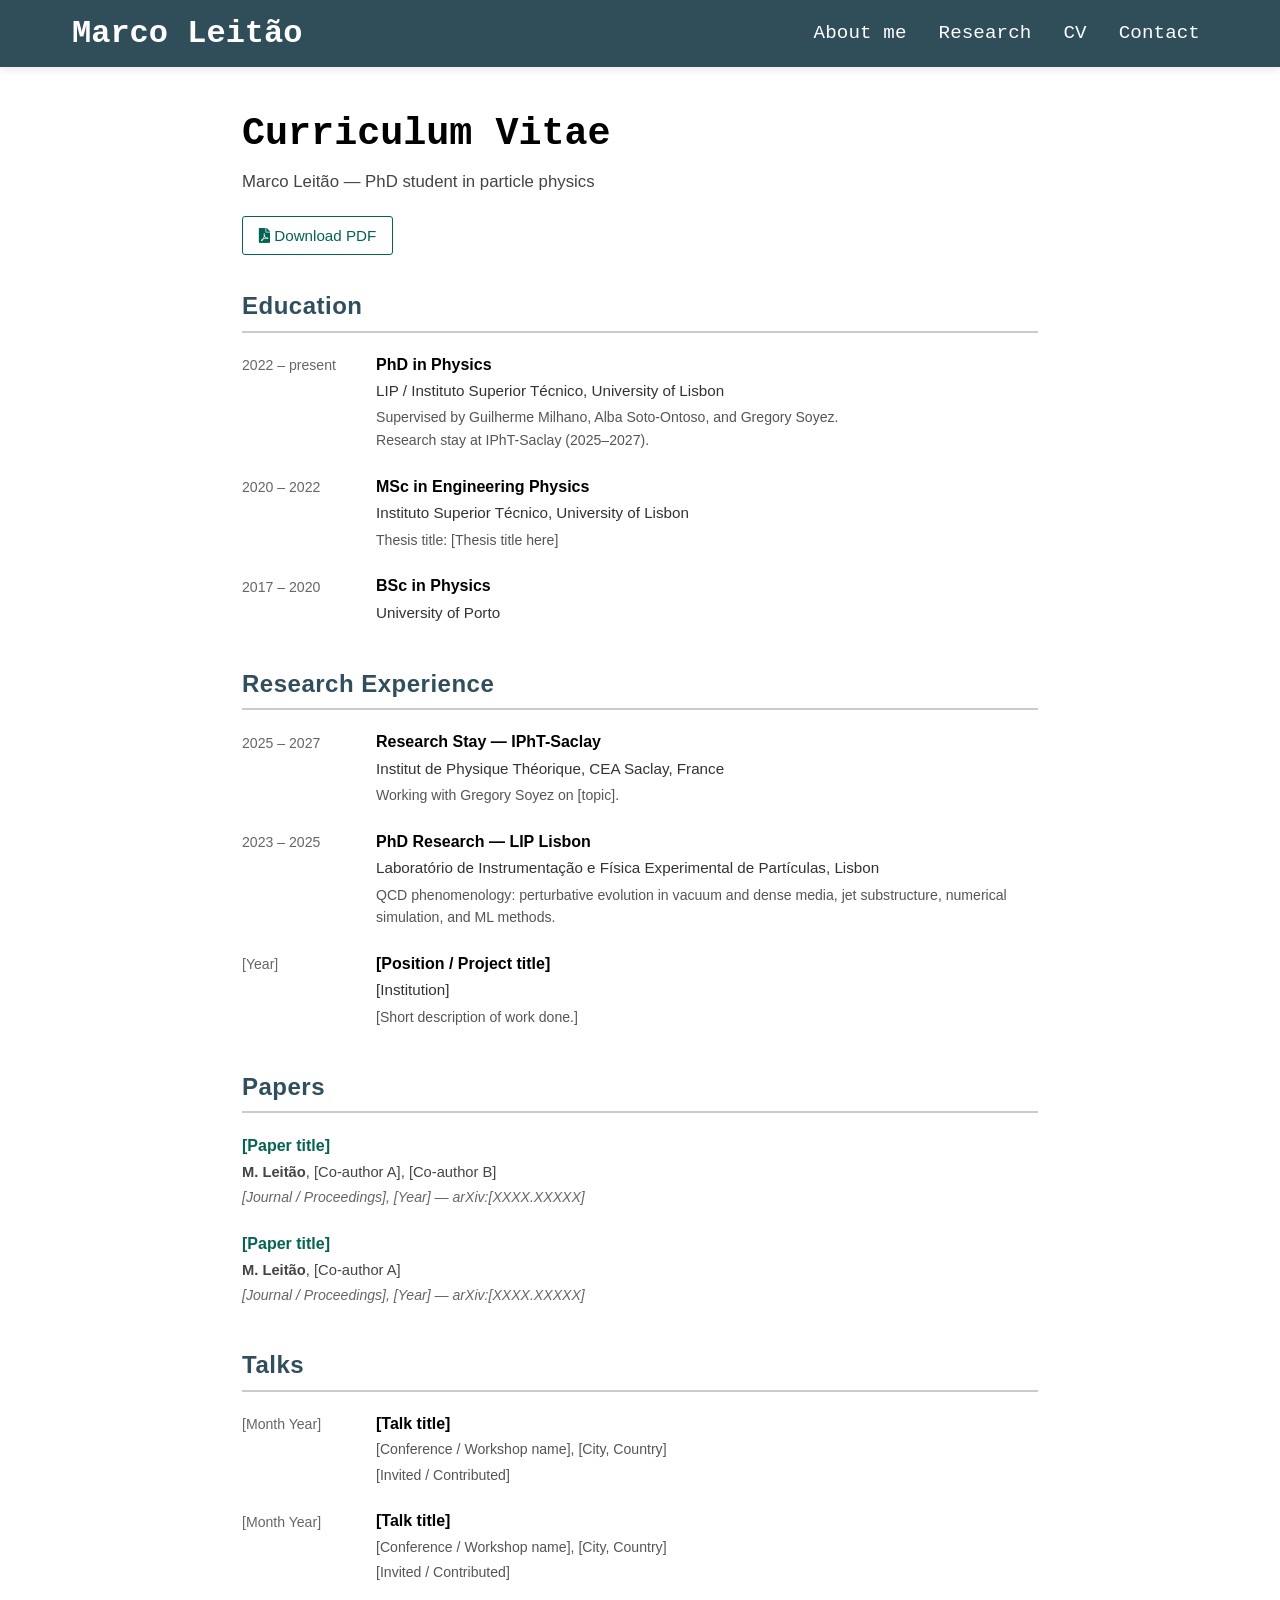
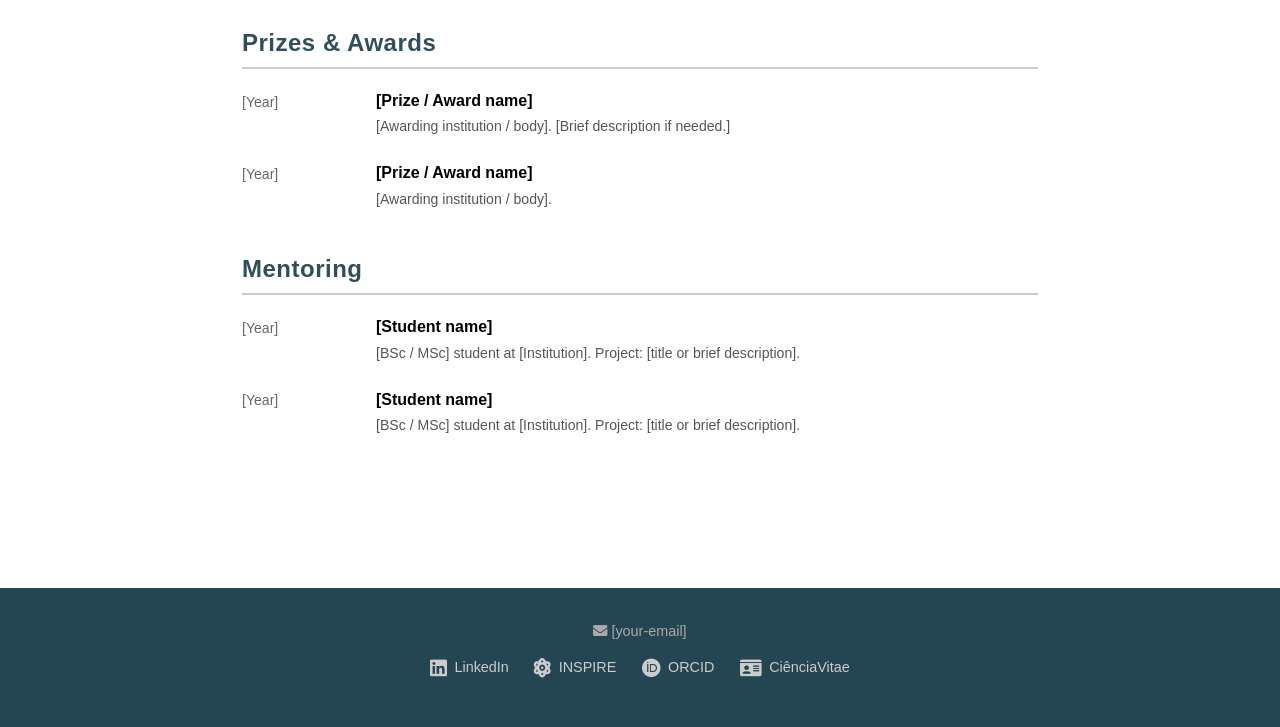
==== cv.html @ 30eef722 "Baseline: snapshot of pre-existing work-in-progress (research/cv pages, styles, assets) Co-Authored-" ====
<!DOCTYPE html>
<html lang="en">
<head>
    <meta charset="UTF-8">
    <meta name="viewport" content="width=device-width, initial-scale=1.0">
    <title>Marco Leitão - CV</title>
    <link rel="stylesheet" href="https://cdnjs.cloudflare.com/ajax/libs/font-awesome/5.15.4/css/all.min.css">
    <link href="https://fonts.googleapis.com/css2?family=Playfair+Display:wght@400;700&family=Montserrat:wght@300;400;500&display=swap" rel="stylesheet">
    <link rel="stylesheet" href="css/styles.css">
    <style>
        .page-spacer {
            height: 72px;
            width: 100%;
        }

        /* CV layout */
        .cv-page {
            max-width: 860px;
            margin: 0 auto;
            padding: 2rem 2rem 4rem;
        }

        .cv-page h1 {
            font-family: var(--font-title);
            font-size: 2.4rem;
            margin-bottom: 0.25rem;
            color: var(--secondary-color);
        }

        .cv-page .cv-subtitle {
            font-family: var(--font-body);
            font-size: 1.05rem;
            color: #444;
            margin-bottom: 0.5rem;
        }

        .cv-download {
            display: inline-block;
            margin-top: 0.75rem;
            margin-bottom: 2rem;
            font-family: var(--font-body);
            font-size: 0.95rem;
            color: var(--links-color);
            border: 1px solid var(--links-color);
            padding: 0.4rem 1rem;
            border-radius: 3px;
            transition: background 0.2s, color 0.2s;
        }

        .cv-download:hover {
            background: var(--links-color);
            color: #fff;
        }

        /* Section headings */
        .cv-section {
            margin-bottom: 2.5rem;
        }

        .cv-section-title {
            font-family: var(--font-section-title);
            font-size: 1.5rem;
            color: rgba(25, 59, 73, 0.9);
            border-bottom: 2px solid rgba(25, 59, 73, 0.25);
            padding-bottom: 0.3rem;
            margin-bottom: 1.2rem;
            letter-spacing: 0.5px;
        }

        /* Generic entry block */
        .cv-entry {
            display: flex;
            gap: 1.5rem;
            margin-bottom: 1.4rem;
        }

        .cv-entry-date {
            min-width: 110px;
            font-family: var(--font-body);
            font-size: 0.88rem;
            color: #666;
            padding-top: 0.15rem;
            white-space: nowrap;
        }

        .cv-entry-body {
            flex: 1;
        }

        .cv-entry-title {
            font-family: var(--font-body);
            font-weight: bold;
            font-size: 1rem;
            color: var(--secondary-color);
            margin-bottom: 0.1rem;
        }

        .cv-entry-title a {
            color: var(--links-color);
        }

        .cv-entry-sub {
            font-family: var(--font-body);
            font-size: 0.95rem;
            color: #333;
        }

        .cv-entry-detail {
            font-family: var(--font-body);
            font-size: 0.88rem;
            color: #555;
            margin-top: 0.2rem;
        }

        /* Papers list */
        .cv-paper {
            margin-bottom: 1.4rem;
        }

        .cv-paper-title {
            font-family: var(--font-body);
            font-weight: bold;
            font-size: 1rem;
            color: var(--secondary-color);
        }

        .cv-paper-title a {
            color: var(--links-color);
        }

        .cv-paper-authors {
            font-family: var(--font-body);
            font-size: 0.92rem;
            color: #444;
            margin-top: 0.15rem;
        }

        .cv-paper-journal {
            font-family: var(--font-body);
            font-size: 0.88rem;
            color: #666;
            font-style: italic;
            margin-top: 0.1rem;
        }

        /* Talks */
        .cv-talk-venue {
            font-family: var(--font-body);
            font-size: 0.88rem;
            color: #555;
            margin-top: 0.1rem;
        }

        /* Prizes */
        .cv-prize-desc {
            font-family: var(--font-body);
            font-size: 0.88rem;
            color: #555;
            margin-top: 0.1rem;
        }

        /* Mentoring */
        .cv-mentee {
            font-family: var(--font-body);
            font-size: 0.88rem;
            color: #555;
            margin-top: 0.1rem;
        }

        @media screen and (max-width: 600px) {
            .cv-entry {
                flex-direction: column;
                gap: 0.2rem;
            }
            .cv-entry-date {
                min-width: unset;
            }
        }
    </style>
</head>
<body>
    <header>
        <nav>
            <div class="logo">Marco Leitão</div>
            <ul class="nav-links">
                <li><a href="index.html">About me</a></li>
                <li><a href="research.html">Research</a></li>
                <li><a href="cv.html">CV</a></li>
                <li><a href="contact.html">Contact</a></li>
            </ul>
        </nav>
    </header>

    <div class="page-spacer" aria-hidden="true"></div>

    <div class="cv-page">

        <h1>Curriculum Vitae</h1>
        <p class="cv-subtitle">Marco Leitão &mdash; PhD student in particle physics</p>
        <!-- Replace href with the actual path to your PDF CV -->
        <a class="cv-download" href="assets/cv.pdf" target="_blank">
            <i class="fas fa-file-pdf"></i> Download PDF
        </a>

        <!-- ==================== EDUCATION ==================== -->
        <div class="cv-section">
            <h2 class="cv-section-title">Education</h2>

            <div class="cv-entry">
                <div class="cv-entry-date">2022 &ndash; present</div>
                <div class="cv-entry-body">
                    <div class="cv-entry-title">PhD in Physics</div>
                    <div class="cv-entry-sub">LIP / Instituto Superior Técnico, University of Lisbon</div>
                    <div class="cv-entry-detail">Supervised by Guilherme Milhano, Alba Soto-Ontoso, and Gregory Soyez.<br>
                    Research stay at IPhT-Saclay (2025&ndash;2027).</div>
                </div>
            </div>

            <div class="cv-entry">
                <div class="cv-entry-date">2020 &ndash; 2022</div>
                <div class="cv-entry-body">
                    <div class="cv-entry-title">MSc in Engineering Physics</div>
                    <div class="cv-entry-sub">Instituto Superior Técnico, University of Lisbon</div>
                    <div class="cv-entry-detail">Thesis title: [Thesis title here]</div>
                </div>
            </div>

            <div class="cv-entry">
                <div class="cv-entry-date">2017 &ndash; 2020</div>
                <div class="cv-entry-body">
                    <div class="cv-entry-title">BSc in Physics</div>
                    <div class="cv-entry-sub">University of Porto</div>
                </div>
            </div>

        </div>

        <!-- ==================== RESEARCH EXPERIENCE ==================== -->
        <div class="cv-section">
            <h2 class="cv-section-title">Research Experience</h2>

            <div class="cv-entry">
                <div class="cv-entry-date">2025 &ndash; 2027</div>
                <div class="cv-entry-body">
                    <div class="cv-entry-title">Research Stay &mdash; IPhT-Saclay</div>
                    <div class="cv-entry-sub">Institut de Physique Théorique, CEA Saclay, France</div>
                    <div class="cv-entry-detail">Working with Gregory Soyez on [topic].</div>
                </div>
            </div>

            <div class="cv-entry">
                <div class="cv-entry-date">2023 &ndash; 2025</div>
                <div class="cv-entry-body">
                    <div class="cv-entry-title">PhD Research &mdash; LIP Lisbon</div>
                    <div class="cv-entry-sub">Laboratório de Instrumentação e Física Experimental de Partículas, Lisbon</div>
                    <div class="cv-entry-detail">QCD phenomenology: perturbative evolution in vacuum and dense media, jet substructure, numerical simulation, and ML methods.</div>
                </div>
            </div>

            <div class="cv-entry">
                <div class="cv-entry-date">[Year]</div>
                <div class="cv-entry-body">
                    <div class="cv-entry-title">[Position / Project title]</div>
                    <div class="cv-entry-sub">[Institution]</div>
                    <div class="cv-entry-detail">[Short description of work done.]</div>
                </div>
            </div>

        </div>

        <!-- ==================== PAPERS ==================== -->
        <div class="cv-section">
            <h2 class="cv-section-title">Papers</h2>

            <div class="cv-paper">
                <div class="cv-paper-title">
                    <a href="#" target="_blank">[Paper title]</a>
                </div>
                <div class="cv-paper-authors"><strong>M. Leitão</strong>, [Co-author A], [Co-author B]</div>
                <div class="cv-paper-journal">[Journal / Proceedings], [Year] &mdash; arXiv:[XXXX.XXXXX]</div>
            </div>

            <div class="cv-paper">
                <div class="cv-paper-title">
                    <a href="#" target="_blank">[Paper title]</a>
                </div>
                <div class="cv-paper-authors"><strong>M. Leitão</strong>, [Co-author A]</div>
                <div class="cv-paper-journal">[Journal / Proceedings], [Year] &mdash; arXiv:[XXXX.XXXXX]</div>
            </div>

        </div>

        <!-- ==================== TALKS ==================== -->
        <div class="cv-section">
            <h2 class="cv-section-title">Talks</h2>

            <div class="cv-entry">
                <div class="cv-entry-date">[Month Year]</div>
                <div class="cv-entry-body">
                    <div class="cv-entry-title">[Talk title]</div>
                    <div class="cv-talk-venue">[Conference / Workshop name], [City, Country]</div>
                    <div class="cv-entry-detail">[Invited / Contributed]</div>
                </div>
            </div>

            <div class="cv-entry">
                <div class="cv-entry-date">[Month Year]</div>
                <div class="cv-entry-body">
                    <div class="cv-entry-title">[Talk title]</div>
                    <div class="cv-talk-venue">[Conference / Workshop name], [City, Country]</div>
                    <div class="cv-entry-detail">[Invited / Contributed]</div>
                </div>
            </div>

        </div>

        <!-- ==================== PRIZES AND AWARDS ==================== -->
        <div class="cv-section">
            <h2 class="cv-section-title">Prizes &amp; Awards</h2>

            <div class="cv-entry">
                <div class="cv-entry-date">[Year]</div>
                <div class="cv-entry-body">
                    <div class="cv-entry-title">[Prize / Award name]</div>
                    <div class="cv-prize-desc">[Awarding institution / body]. [Brief description if needed.]</div>
                </div>
            </div>

            <div class="cv-entry">
                <div class="cv-entry-date">[Year]</div>
                <div class="cv-entry-body">
                    <div class="cv-entry-title">[Prize / Award name]</div>
                    <div class="cv-prize-desc">[Awarding institution / body].</div>
                </div>
            </div>

        </div>

        <!-- ==================== MENTORING ==================== -->
        <div class="cv-section">
            <h2 class="cv-section-title">Mentoring</h2>

            <div class="cv-entry">
                <div class="cv-entry-date">[Year]</div>
                <div class="cv-entry-body">
                    <div class="cv-entry-title">[Student name]</div>
                    <div class="cv-mentee">[BSc / MSc] student at [Institution]. Project: [title or brief description].</div>
                </div>
            </div>

            <div class="cv-entry">
                <div class="cv-entry-date">[Year]</div>
                <div class="cv-entry-body">
                    <div class="cv-entry-title">[Student name]</div>
                    <div class="cv-mentee">[BSc / MSc] student at [Institution]. Project: [title or brief description].</div>
                </div>
            </div>

        </div>

    </div><!-- end .cv-page -->

    <footer class="site-footer">
        <p class="footer-email">
            <i class="fas fa-envelope"></i>
            <a href="mailto:[your-email]">[your-email]</a>
        </p>
        <ul class="footer-links">
            <li>
                <a href="[linkedin-url]" target="_blank" aria-label="LinkedIn">
                    <i class="fab fa-linkedin"></i> LinkedIn
                </a>
            </li>
            <li>
                <a href="[inspire-url]" target="_blank" aria-label="INSPIRE-HEP">
                    <i class="fas fa-atom"></i> INSPIRE
                </a>
            </li>
            <li>
                <a href="[orcid-url]" target="_blank" aria-label="ORCID">
                    <i class="fab fa-orcid"></i> ORCID
                </a>
            </li>
            <li>
                <a href="[cienciavitae-url]" target="_blank" aria-label="CiênciaVitae">
                    <i class="fas fa-id-card"></i> CiênciaVitae
                </a>
            </li>
        </ul>
    </footer>

</body>
</html>
---- css/styles.css ----
/* Base Styles */
:root {
    --primary-color: rgba(190, 190, 190, 0.9);
    --secondary-color: #000000;
    --accent-color: rgba(29, 151, 184, 0.737);
    --text-color: #000000;
    --light-text: #ffffff;
    --font-title:  ui-monospace, SFMono-Regular, Menlo, Monaco, "Roboto Mono", "Courier New", monospace;
    --font-body: Arial, Helvetica, sans-serif;
    --font-section-title: "Trebuchet MS", Helvetica, sans-serif;
    --links-color: #056353;
    --title-color: #ffffff;
}

* {
    margin: 0;
    padding: 0;
    box-sizing: border-box;
}

html {
    scroll-behavior: smooth;
}

body {
    font-family: var(--font-body);
    color: var(--text-color);
    line-height: 1.6;
}

.container {
    max-width: 1200px;
    margin: 0 auto;
    padding: 4rem 2rem;
}

h1, h2, h3 {
    font-family: var(--font-title);
}

a {
    text-decoration: none;
    color: var(--links-color);
}

.section-title {
    text-align: center;
    font-family: var(--font-section-title);
    font-size: 3.5rem;
    margin-bottom: 3rem;
    color: var(--secondary-color);
}

.button {
    display: inline-block;
    background-color: var(--primary-color);
    color: var(--light-text);
    padding: 0.7rem 1.5rem;
    border-radius: 3px;
    transition: all 0.3s ease;
}

.button:hover {
    background-color: var(--secondary-color);
}

/* Navigation */
header {
    position: fixed;
    width: 100%;
    z-index: 1000;
    background-color: rgba(25, 59, 73, 0.9);
    box-shadow: 0 2px 10px rgba(0, 0, 0, 0.1);
}

nav {
    display: flex;
    justify-content: space-between;
    align-items: center;
    max-width: 1200px;
    margin: 0 auto;
    padding: 0.5rem 2rem;
}

.logo {
    font-family: var(--font-title);
    font-size: 2.0rem;
    font-weight: bold;
    color: var(--title-color);
}

.nav-links {
    display: flex;
    font-family: var(--font-title);
    gap: 1.0rem; /* more space between items */
    list-style: none;
    align-items: center;
    width: auto; /* let items size naturally */
    padding: 0;
}

.nav-links a {
    color: var(--light-text);
    font-size: 1.2rem;
    letter-spacing: 0.1px;
    font-weight: 500;
    transition: color 0.3s ease;
    padding: 0.25rem 0.5rem; /* slight hit area for easier clicking */
}

.nav-links a:hover {
    color: var(--primary-color);
}

.burger {
    display: none;
    cursor: pointer;
}

.burger div {
    width: 25px;
    height: 3px;
    background-color: var(--text-color);
    margin: 30px;
    transition: all 0.3s ease;
}

.intro-text {
    text-align: justify;
    hyphens: auto;
}

.intro-text a {
    color: #066269;
    text-decoration: none;
}






/* Details Section */
.details {
    background: linear-gradient(rgba(234, 228, 217, 0.737), rgba(234, 228, 217, 0.737)), url('https://source.unsplash.com/random/1600x900/?wedding') no-repeat center center/cover;
}
.details-grid {
    display: grid;
    grid-template-columns: repeat(auto-fit, minmax(300px, 1fr));
    gap: 2rem;
}

.details-card {
    background-color: white;
    padding: 2rem;
    text-align: center;
    border-radius: 5px;
    box-shadow: 0 3px 10px rgba(0, 0, 0, 0.1);
    transition: transform 0.3s ease;
}

.details-card:hover {
    transform: translateY(-5px);
}

.details-card i {
    font-size: 2.5rem;
    color: var(--primary-color);
    margin-bottom: 1rem;
}

.details-card h3 {
    margin-bottom: 1rem;
    color: var(--secondary-color);
}

.details-card p {
    margin-bottom: 0.5rem;
}

.details-card .button {
    margin-top: 1rem;
}

/* RSVP Section */
.rsvp {
    background-color: var(--accent-color);
    text-align: center;
}

.rsvp-text {
    font-size: 1.2rem;
    margin-bottom: 2rem;
}

.rsvp-form {
    max-width: 600px;
    margin: 0 auto;
    background-color: white;
    padding: 2rem;
    border-radius: 5px;
    box-shadow: 0 3px 10px rgba(0, 0, 0, 0.1);
}

.form-group {
    margin-bottom: 1.5rem;
}

.form-group input,
.form-group select,
.form-group textarea {
    width: 100%;
    padding: 0.8rem;
    border: 1px solid #ddd;
    border-radius: 3px;
    font-family: var(--font-body);
}

.form-group textarea {
    min-height: 100px;
    resize: vertical;
}

.submit-btn {
    background-color: var(--primary-color);
    color: var(--light-text);
    border: none;
    padding: 0.8rem 2rem;
    font-size: 1rem;
    cursor: pointer;
    border-radius: 3px;
    transition: background-color 0.3s ease;
}

.submit-btn:hover {
    background-color: var(--secondary-color);
}

/* Footer */
footer {
    background-color: var(--secondary-color);
    color: var(--light-text);
    text-align: center;
    padding: 2rem;
}

/* Media Queries */
@media screen and (max-width: 1024px) {
    .nav-links {
        width: 70%;
    }
}

/* Contacts Section */
.contacts {
    background-color: var(--accent-color);
    padding: 4rem 2rem;
}

.contacts-container {
    max-width: 800px;
    margin: 0 auto;
    background: #fff;
    border-radius: 5px;
    box-shadow: 0 3px 10px rgba(0,0,0,0.08);
    padding: 2rem;
    text-align: center;
}

.contacts-title {
    font-family: var(--font-title);
    font-size: 2rem;
    color: var(--secondary-color);
    margin-bottom: 1.5rem;
}

.contacts-list {
    list-style: none;
    padding: 0;
    margin: 0;
}

.contacts-list li {
    margin-bottom: 1.2rem;
    font-size: 1.1rem;
    color: var(--text-color);
    display: flex;
    align-items: center;
    justify-content: center;
    gap: 0.7rem;
}

.contacts-list i {
    color: var(--primary-color);
    font-size: 1.3rem;
}



@media screen and (max-width: 768px) {
    body {
        overflow-x: hidden;
    }
    
    .nav-links {
        position: absolute;
        right: 0px;
        height: 92vh;
        top: 8vh;
        background-color: rgba(255, 255, 255, 0.95);
        display: flex;
        flex-direction: column;
        align-items: center;
        width: 50%;
        transform: translateX(100%);
        transition: transform 0.5s ease-in;
        box-shadow: -2px 0 5px rgba(0, 0, 0, 0.1);
    }
    
    .nav-links li {
        opacity: 0;
        margin: 1.5rem 0;
    }
    
    .burger {
        display: block;
    }

    .timeline-item::after {
        left: 31px;
    }

    .timeline-content {
        width: 100%;
        padding-left: 80px;
    }

    .timeline-item:nth-child(odd) .timeline-content {
        margin-left: 0;
    }
}

.nav-active {
    transform: translateX(0%);
}

@keyframes navLinkFade {
    from {
        opacity: 0;
        transform: translateX(50px);
    }
    to {
        opacity: 1;
        transform: translateX(0px);
    }
}

.toggle .line1 {
    transform: rotate(-45deg) translate(-5px, 6px);
}

.toggle .line2 {
    opacity: 0;
}

.toggle .line3 {
    transform: rotate(45deg) translate(-5px, -6px);
}


@media screen and (max-width: 768px) {
    .alojamento-form {
        padding: 1rem;
    }
}

/* Site footer */
.site-footer {
    background-color: rgba(25, 59, 73, 0.95);
    color: #ccc;
    text-align: center;
    padding: 2rem 1rem;
    margin-top: 3rem;
    font-family: var(--font-body);
    font-size: 0.9rem;
}

.site-footer .footer-links {
    display: flex;
    flex-wrap: wrap;
    justify-content: center;
    gap: 1.6rem;
    margin-bottom: 1rem;
    list-style: none;
    padding: 0;
}

.site-footer .footer-links a {
    color: #ccc;
    display: flex;
    align-items: center;
    gap: 0.45rem;
    transition: color 0.2s;
}

.site-footer .footer-links a:hover {
    color: #fff;
}

.site-footer .footer-links i {
    font-size: 1.2rem;
}

.site-footer .footer-email {
    margin-bottom: 0.8rem;
    color: #aaa;
}

.site-footer .footer-email a {
    color: #aaa;
    transition: color 0.2s;
}

.site-footer .footer-email a:hover {
    color: #fff;
}
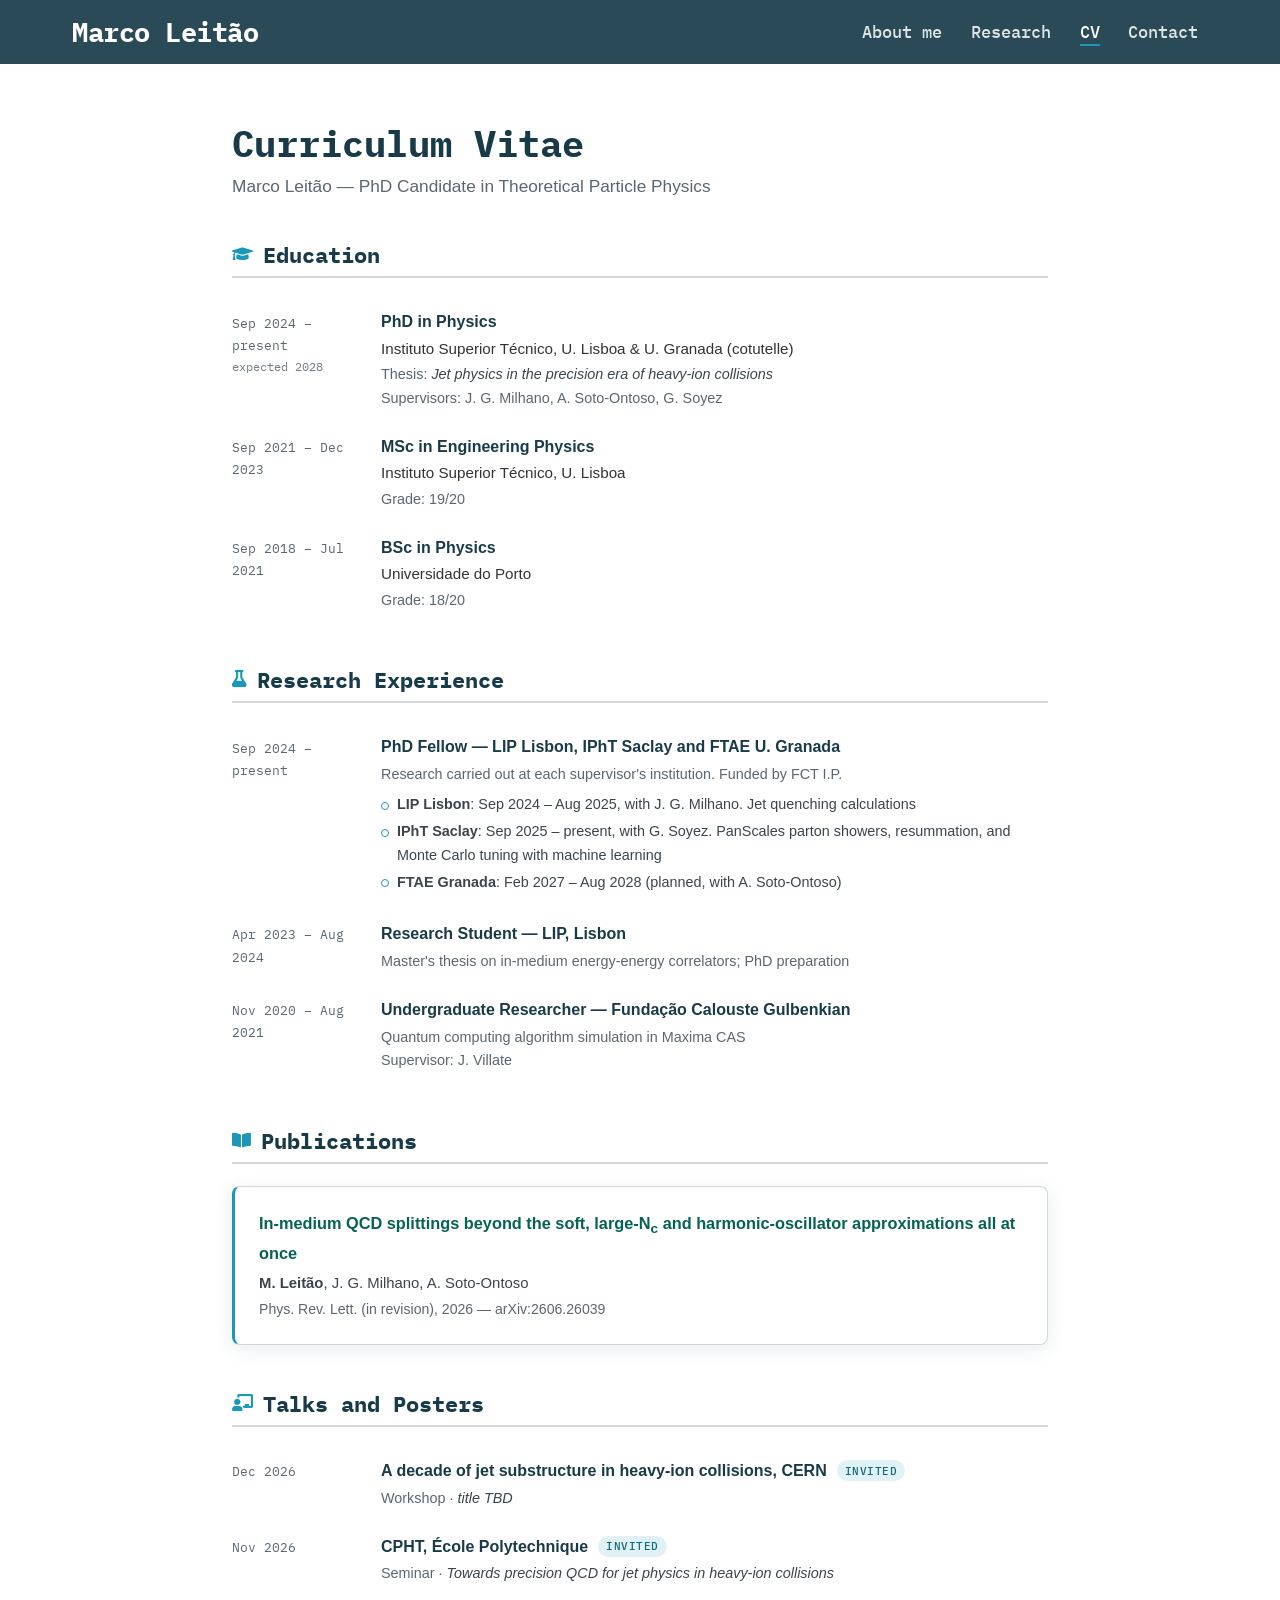
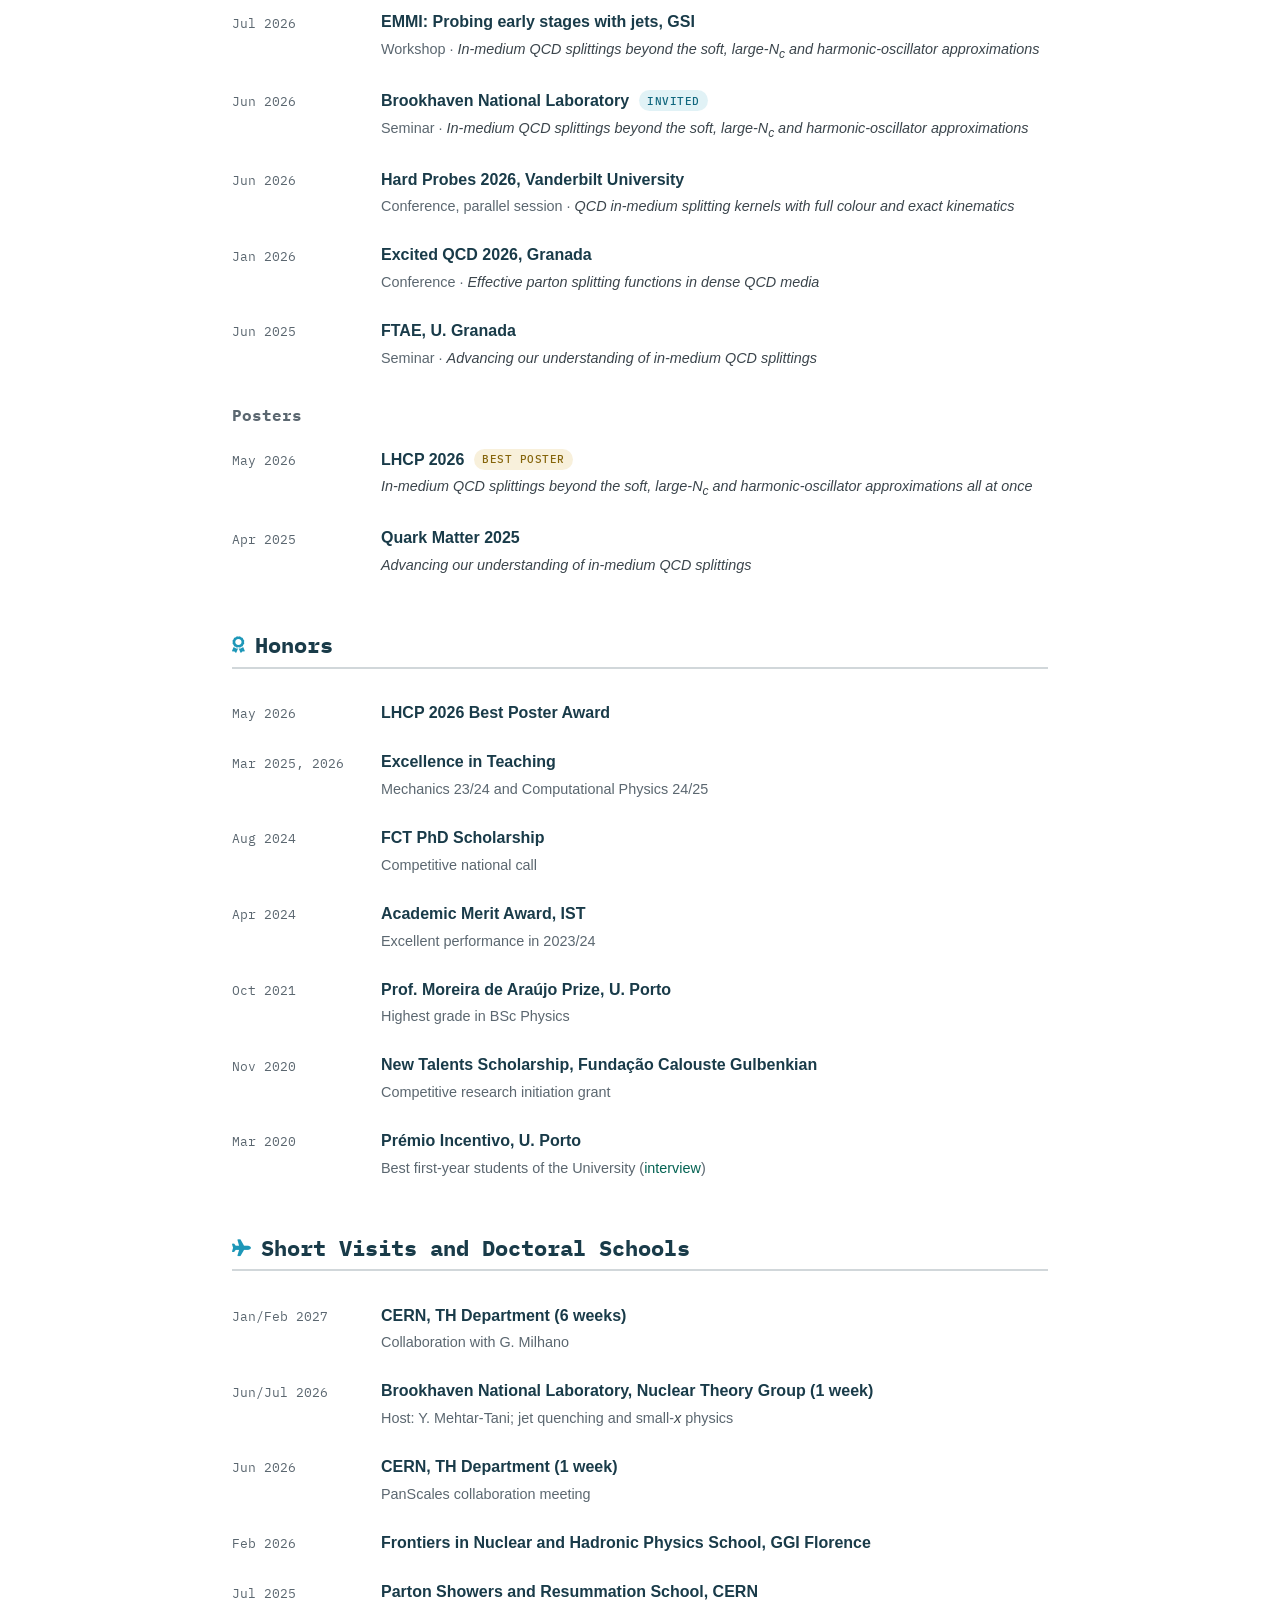
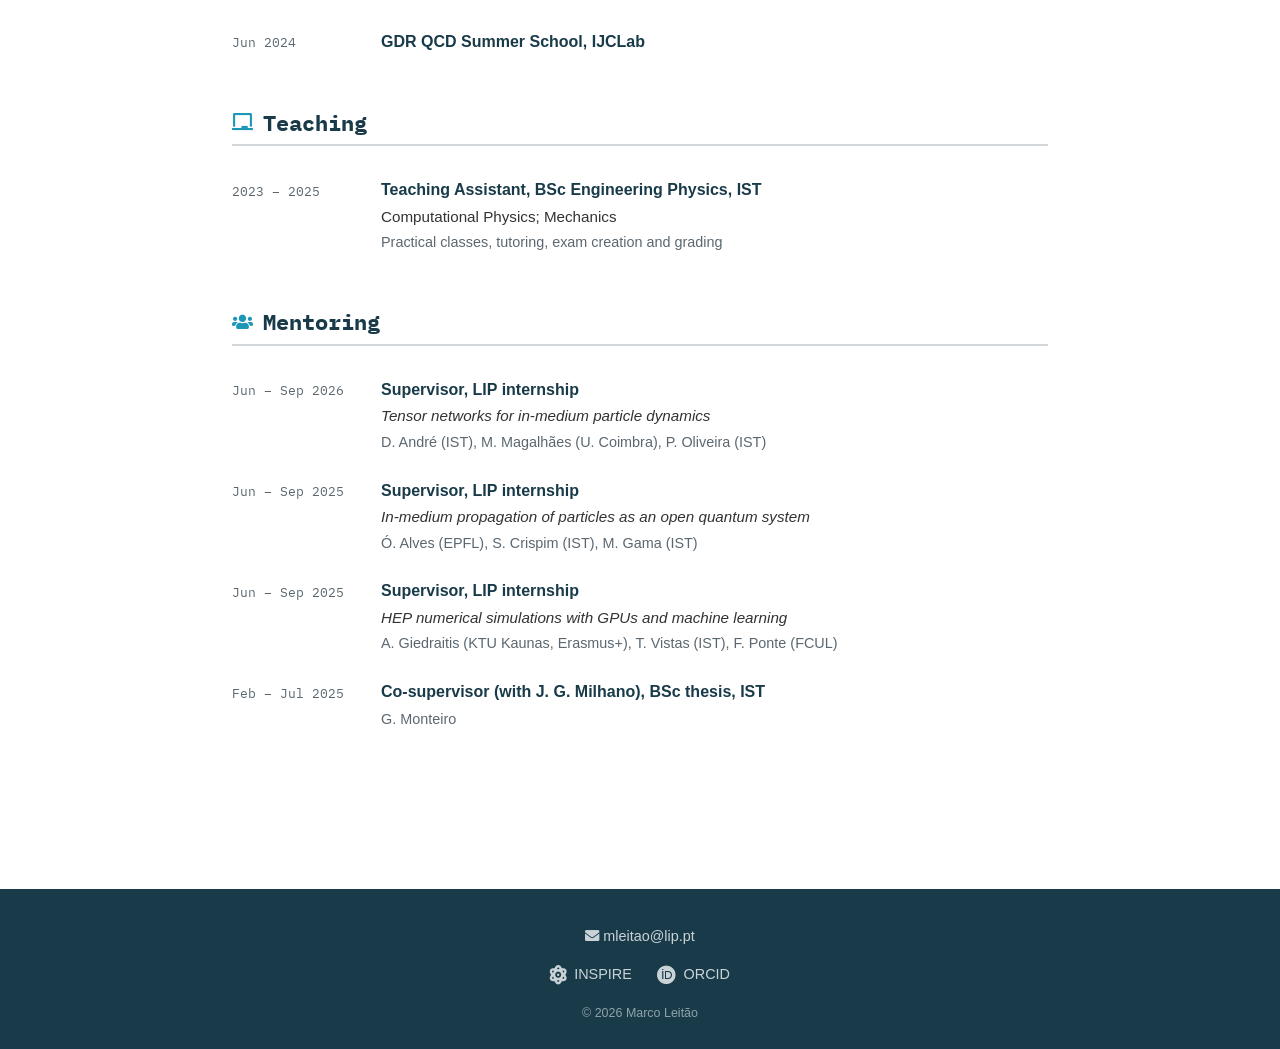
==== commit c7e33a54: "Redesign site within existing theme, fill CV/research from main(3).tex, add contact page, agent docs" ====
--- a/cv.html
+++ b/cv.html
@@ -4,184 +4,22 @@
     <meta charset="UTF-8">
     <meta name="viewport" content="width=device-width, initial-scale=1.0">
     <title>Marco Leitão - CV</title>
+    <meta name="description" content="Curriculum vitae of Marco Leitão, PhD candidate in theoretical particle physics.">
+    <script>document.documentElement.classList.add('js');</script>
+    <link rel="preconnect" href="https://fonts.googleapis.com">
+    <link rel="preconnect" href="https://fonts.gstatic.com" crossorigin>
+    <link href="https://fonts.googleapis.com/css2?family=IBM+Plex+Mono:wght@400;500;700&display=swap" rel="stylesheet">
     <link rel="stylesheet" href="https://cdnjs.cloudflare.com/ajax/libs/font-awesome/5.15.4/css/all.min.css">
-    <link href="https://fonts.googleapis.com/css2?family=Playfair+Display:wght@400;700&family=Montserrat:wght@300;400;500&display=swap" rel="stylesheet">
     <link rel="stylesheet" href="css/styles.css">
-    <style>
-        .page-spacer {
-            height: 72px;
-            width: 100%;
-        }
-
-        /* CV layout */
-        .cv-page {
-            max-width: 860px;
-            margin: 0 auto;
-            padding: 2rem 2rem 4rem;
-        }
-
-        .cv-page h1 {
-            font-family: var(--font-title);
-            font-size: 2.4rem;
-            margin-bottom: 0.25rem;
-            color: var(--secondary-color);
-        }
-
-        .cv-page .cv-subtitle {
-            font-family: var(--font-body);
-            font-size: 1.05rem;
-            color: #444;
-            margin-bottom: 0.5rem;
-        }
-
-        .cv-download {
-            display: inline-block;
-            margin-top: 0.75rem;
-            margin-bottom: 2rem;
-            font-family: var(--font-body);
-            font-size: 0.95rem;
-            color: var(--links-color);
-            border: 1px solid var(--links-color);
-            padding: 0.4rem 1rem;
-            border-radius: 3px;
-            transition: background 0.2s, color 0.2s;
-        }
-
-        .cv-download:hover {
-            background: var(--links-color);
-            color: #fff;
-        }
-
-        /* Section headings */
-        .cv-section {
-            margin-bottom: 2.5rem;
-        }
-
-        .cv-section-title {
-            font-family: var(--font-section-title);
-            font-size: 1.5rem;
-            color: rgba(25, 59, 73, 0.9);
-            border-bottom: 2px solid rgba(25, 59, 73, 0.25);
-            padding-bottom: 0.3rem;
-            margin-bottom: 1.2rem;
-            letter-spacing: 0.5px;
-        }
-
-        /* Generic entry block */
-        .cv-entry {
-            display: flex;
-            gap: 1.5rem;
-            margin-bottom: 1.4rem;
-        }
-
-        .cv-entry-date {
-            min-width: 110px;
-            font-family: var(--font-body);
-            font-size: 0.88rem;
-            color: #666;
-            padding-top: 0.15rem;
-            white-space: nowrap;
-        }
-
-        .cv-entry-body {
-            flex: 1;
-        }
-
-        .cv-entry-title {
-            font-family: var(--font-body);
-            font-weight: bold;
-            font-size: 1rem;
-            color: var(--secondary-color);
-            margin-bottom: 0.1rem;
-        }
-
-        .cv-entry-title a {
-            color: var(--links-color);
-        }
-
-        .cv-entry-sub {
-            font-family: var(--font-body);
-            font-size: 0.95rem;
-            color: #333;
-        }
-
-        .cv-entry-detail {
-            font-family: var(--font-body);
-            font-size: 0.88rem;
-            color: #555;
-            margin-top: 0.2rem;
-        }
-
-        /* Papers list */
-        .cv-paper {
-            margin-bottom: 1.4rem;
-        }
-
-        .cv-paper-title {
-            font-family: var(--font-body);
-            font-weight: bold;
-            font-size: 1rem;
-            color: var(--secondary-color);
-        }
-
-        .cv-paper-title a {
-            color: var(--links-color);
-        }
-
-        .cv-paper-authors {
-            font-family: var(--font-body);
-            font-size: 0.92rem;
-            color: #444;
-            margin-top: 0.15rem;
-        }
-
-        .cv-paper-journal {
-            font-family: var(--font-body);
-            font-size: 0.88rem;
-            color: #666;
-            font-style: italic;
-            margin-top: 0.1rem;
-        }
-
-        /* Talks */
-        .cv-talk-venue {
-            font-family: var(--font-body);
-            font-size: 0.88rem;
-            color: #555;
-            margin-top: 0.1rem;
-        }
-
-        /* Prizes */
-        .cv-prize-desc {
-            font-family: var(--font-body);
-            font-size: 0.88rem;
-            color: #555;
-            margin-top: 0.1rem;
-        }
-
-        /* Mentoring */
-        .cv-mentee {
-            font-family: var(--font-body);
-            font-size: 0.88rem;
-            color: #555;
-            margin-top: 0.1rem;
-        }
-
-        @media screen and (max-width: 600px) {
-            .cv-entry {
-                flex-direction: column;
-                gap: 0.2rem;
-            }
-            .cv-entry-date {
-                min-width: unset;
-            }
-        }
-    </style>
+    <script src="js/main.js" defer></script>
 </head>
 <body>
     <header>
         <nav>
-            <div class="logo">Marco Leitão</div>
+            <a class="logo" href="index.html">Marco Leitão</a>
+            <button class="burger" aria-label="Toggle navigation" aria-expanded="false">
+                <span class="line1"></span><span class="line2"></span><span class="line3"></span>
+            </button>
             <ul class="nav-links">
                 <li><a href="index.html">About me</a></li>
                 <li><a href="research.html">Research</a></li>
@@ -191,203 +29,351 @@
         </nav>
     </header>
 
-    <div class="page-spacer" aria-hidden="true"></div>
-
-    <div class="cv-page">
-
-        <h1>Curriculum Vitae</h1>
-        <p class="cv-subtitle">Marco Leitão &mdash; PhD student in particle physics</p>
-        <!-- Replace href with the actual path to your PDF CV -->
-        <a class="cv-download" href="assets/cv.pdf" target="_blank">
-            <i class="fas fa-file-pdf"></i> Download PDF
-        </a>
-
-        <!-- ==================== EDUCATION ==================== -->
-        <div class="cv-section">
-            <h2 class="cv-section-title">Education</h2>
-
-            <div class="cv-entry">
-                <div class="cv-entry-date">2022 &ndash; present</div>
-                <div class="cv-entry-body">
-                    <div class="cv-entry-title">PhD in Physics</div>
-                    <div class="cv-entry-sub">LIP / Instituto Superior Técnico, University of Lisbon</div>
-                    <div class="cv-entry-detail">Supervised by Guilherme Milhano, Alba Soto-Ontoso, and Gregory Soyez.<br>
-                    Research stay at IPhT-Saclay (2025&ndash;2027).</div>
-                </div>
+    <main>
+        <div class="container narrow">
+
+            <div class="cv-header">
+                <div>
+                    <h1 class="page-title">Curriculum Vitae</h1>
+                    <p class="page-lead">Marco Leitão &mdash; PhD Candidate in Theoretical Particle Physics</p>
+                </div>
+                <!-- Uncomment once the compiled CV is placed at assets/cv.pdf
+                <a class="btn primary" href="assets/cv.pdf" target="_blank" rel="noopener">
+                    <i class="fas fa-file-pdf"></i> Download PDF
+                </a>
+                -->
             </div>
 
-            <div class="cv-entry">
-                <div class="cv-entry-date">2020 &ndash; 2022</div>
-                <div class="cv-entry-body">
-                    <div class="cv-entry-title">MSc in Engineering Physics</div>
-                    <div class="cv-entry-sub">Instituto Superior Técnico, University of Lisbon</div>
-                    <div class="cv-entry-detail">Thesis title: [Thesis title here]</div>
-                </div>
-            </div>
-
-            <div class="cv-entry">
-                <div class="cv-entry-date">2017 &ndash; 2020</div>
-                <div class="cv-entry-body">
-                    <div class="cv-entry-title">BSc in Physics</div>
-                    <div class="cv-entry-sub">University of Porto</div>
-                </div>
-            </div>
+            <!-- ==================== EDUCATION ==================== -->
+            <section class="cv-section reveal">
+                <h2 class="section-title"><i class="fas fa-graduation-cap"></i> Education</h2>
+
+                <div class="cv-entry">
+                    <div class="cv-entry-date">Sep 2024 &ndash; present<small>expected 2028</small></div>
+                    <div class="cv-entry-body">
+                        <div class="cv-entry-title">PhD in Physics</div>
+                        <div class="cv-entry-sub">Instituto Superior Técnico, U. Lisboa &amp; U. Granada (cotutelle)</div>
+                        <div class="cv-entry-detail">Thesis: <em>Jet physics in the precision era of heavy-ion collisions</em><br>
+                            Supervisors: J.&nbsp;G.&nbsp;Milhano, A.&nbsp;Soto-Ontoso, G.&nbsp;Soyez</div>
+                    </div>
+                </div>
+
+                <div class="cv-entry">
+                    <div class="cv-entry-date">Sep 2021 &ndash; Dec 2023</div>
+                    <div class="cv-entry-body">
+                        <div class="cv-entry-title">MSc in Engineering Physics</div>
+                        <div class="cv-entry-sub">Instituto Superior Técnico, U. Lisboa</div>
+                        <div class="cv-entry-detail">Grade: 19/20</div>
+                    </div>
+                </div>
+
+                <div class="cv-entry">
+                    <div class="cv-entry-date">Sep 2018 &ndash; Jul 2021</div>
+                    <div class="cv-entry-body">
+                        <div class="cv-entry-title">BSc in Physics</div>
+                        <div class="cv-entry-sub">Universidade do Porto</div>
+                        <div class="cv-entry-detail">Grade: 18/20</div>
+                    </div>
+                </div>
+            </section>
+
+            <!-- ==================== RESEARCH EXPERIENCE ==================== -->
+            <section class="cv-section reveal">
+                <h2 class="section-title"><i class="fas fa-flask"></i> Research Experience</h2>
+
+                <div class="cv-entry">
+                    <div class="cv-entry-date">Sep 2024 &ndash; present</div>
+                    <div class="cv-entry-body">
+                        <div class="cv-entry-title">PhD Fellow &mdash; LIP Lisbon, IPhT Saclay and FTAE U. Granada</div>
+                        <div class="cv-entry-detail">Research carried out at each supervisor's institution. Funded by FCT I.P.</div>
+                        <ul class="cv-sublist">
+                            <li><strong>LIP Lisbon</strong>: Sep 2024 &ndash; Aug 2025, with J.&nbsp;G.&nbsp;Milhano. Jet quenching calculations</li>
+                            <li><strong>IPhT Saclay</strong>: Sep 2025 &ndash; present, with G.&nbsp;Soyez. PanScales parton showers, resummation, and Monte Carlo tuning with machine learning</li>
+                            <li><strong>FTAE Granada</strong>: Feb 2027 &ndash; Aug 2028 (planned, with A.&nbsp;Soto-Ontoso)</li>
+                        </ul>
+                    </div>
+                </div>
+
+                <div class="cv-entry">
+                    <div class="cv-entry-date">Apr 2023 &ndash; Aug 2024</div>
+                    <div class="cv-entry-body">
+                        <div class="cv-entry-title">Research Student &mdash; LIP, Lisbon</div>
+                        <div class="cv-entry-detail">Master's thesis on in-medium energy-energy correlators; PhD preparation</div>
+                    </div>
+                </div>
+
+                <div class="cv-entry">
+                    <div class="cv-entry-date">Nov 2020 &ndash; Aug 2021</div>
+                    <div class="cv-entry-body">
+                        <div class="cv-entry-title">Undergraduate Researcher &mdash; Fundação Calouste Gulbenkian</div>
+                        <div class="cv-entry-detail">Quantum computing algorithm simulation in Maxima CAS<br>Supervisor: J.&nbsp;Villate</div>
+                    </div>
+                </div>
+            </section>
+
+            <!-- ==================== PUBLICATIONS ==================== -->
+            <section class="cv-section reveal">
+                <h2 class="section-title"><i class="fas fa-book-open"></i> Publications</h2>
+
+                <div class="card cv-paper">
+                    <div class="cv-paper-title">
+                        <a href="https://arxiv.org/abs/2606.26039" target="_blank" rel="noopener">In-medium QCD splittings beyond the soft, large-N<sub>c</sub> and harmonic-oscillator approximations all at once</a>
+                    </div>
+                    <div class="cv-paper-authors"><strong>M. Leitão</strong>, J. G. Milhano, A. Soto-Ontoso</div>
+                    <div class="cv-paper-journal">Phys. Rev. Lett. (in revision), 2026 &mdash; arXiv:2606.26039</div>
+                </div>
+            </section>
+
+            <!-- ==================== TALKS & POSTERS ==================== -->
+            <section class="cv-section reveal">
+                <h2 class="section-title"><i class="fas fa-chalkboard-teacher"></i> Talks and Posters</h2>
+
+                <div class="cv-entry">
+                    <div class="cv-entry-date">Dec 2026</div>
+                    <div class="cv-entry-body">
+                        <div class="cv-entry-title">A decade of jet substructure in heavy-ion collisions, CERN <span class="badge">invited</span></div>
+                        <div class="cv-entry-detail">Workshop &middot; <em>title TBD</em></div>
+                    </div>
+                </div>
+
+                <div class="cv-entry">
+                    <div class="cv-entry-date">Nov 2026</div>
+                    <div class="cv-entry-body">
+                        <div class="cv-entry-title">CPHT, École Polytechnique <span class="badge">invited</span></div>
+                        <div class="cv-entry-detail">Seminar &middot; <em>Towards precision QCD for jet physics in heavy-ion collisions</em></div>
+                    </div>
+                </div>
+
+                <div class="cv-entry">
+                    <div class="cv-entry-date">Jul 2026</div>
+                    <div class="cv-entry-body">
+                        <div class="cv-entry-title">EMMI: Probing early stages with jets, GSI</div>
+                        <div class="cv-entry-detail">Workshop &middot; <em>In-medium QCD splittings beyond the soft, large-N<sub>c</sub> and harmonic-oscillator approximations</em></div>
+                    </div>
+                </div>
+
+                <div class="cv-entry">
+                    <div class="cv-entry-date">Jun 2026</div>
+                    <div class="cv-entry-body">
+                        <div class="cv-entry-title">Brookhaven National Laboratory <span class="badge">invited</span></div>
+                        <div class="cv-entry-detail">Seminar &middot; <em>In-medium QCD splittings beyond the soft, large-N<sub>c</sub> and harmonic-oscillator approximations</em></div>
+                    </div>
+                </div>
+
+                <div class="cv-entry">
+                    <div class="cv-entry-date">Jun 2026</div>
+                    <div class="cv-entry-body">
+                        <div class="cv-entry-title">Hard Probes 2026, Vanderbilt University</div>
+                        <div class="cv-entry-detail">Conference, parallel session &middot; <em>QCD in-medium splitting kernels with full colour and exact kinematics</em></div>
+                    </div>
+                </div>
+
+                <div class="cv-entry">
+                    <div class="cv-entry-date">Jan 2026</div>
+                    <div class="cv-entry-body">
+                        <div class="cv-entry-title">Excited QCD 2026, Granada</div>
+                        <div class="cv-entry-detail">Conference &middot; <em>Effective parton splitting functions in dense QCD media</em></div>
+                    </div>
+                </div>
+
+                <div class="cv-entry">
+                    <div class="cv-entry-date">Jun 2025</div>
+                    <div class="cv-entry-body">
+                        <div class="cv-entry-title">FTAE, U. Granada</div>
+                        <div class="cv-entry-detail">Seminar &middot; <em>Advancing our understanding of in-medium QCD splittings</em></div>
+                    </div>
+                </div>
+
+                <h3 class="cv-sublabel">Posters</h3>
+
+                <div class="cv-entry">
+                    <div class="cv-entry-date">May 2026</div>
+                    <div class="cv-entry-body">
+                        <div class="cv-entry-title">LHCP 2026 <span class="badge gold">best poster</span></div>
+                        <div class="cv-entry-detail"><em>In-medium QCD splittings beyond the soft, large-N<sub>c</sub> and harmonic-oscillator approximations all at once</em></div>
+                    </div>
+                </div>
+
+                <div class="cv-entry">
+                    <div class="cv-entry-date">Apr 2025</div>
+                    <div class="cv-entry-body">
+                        <div class="cv-entry-title">Quark Matter 2025</div>
+                        <div class="cv-entry-detail"><em>Advancing our understanding of in-medium QCD splittings</em></div>
+                    </div>
+                </div>
+            </section>
+
+            <!-- ==================== HONORS ==================== -->
+            <section class="cv-section reveal">
+                <h2 class="section-title"><i class="fas fa-award"></i> Honors</h2>
+
+                <div class="cv-entry">
+                    <div class="cv-entry-date">May 2026</div>
+                    <div class="cv-entry-body"><div class="cv-entry-title">LHCP 2026 Best Poster Award</div></div>
+                </div>
+
+                <div class="cv-entry">
+                    <div class="cv-entry-date">Mar 2025, 2026</div>
+                    <div class="cv-entry-body">
+                        <div class="cv-entry-title">Excellence in Teaching</div>
+                        <div class="cv-entry-detail">Mechanics 23/24 and Computational Physics 24/25</div>
+                    </div>
+                </div>
+
+                <div class="cv-entry">
+                    <div class="cv-entry-date">Aug 2024</div>
+                    <div class="cv-entry-body">
+                        <div class="cv-entry-title">FCT PhD Scholarship</div>
+                        <div class="cv-entry-detail">Competitive national call</div>
+                    </div>
+                </div>
+
+                <div class="cv-entry">
+                    <div class="cv-entry-date">Apr 2024</div>
+                    <div class="cv-entry-body">
+                        <div class="cv-entry-title">Academic Merit Award, IST</div>
+                        <div class="cv-entry-detail">Excellent performance in 2023/24</div>
+                    </div>
+                </div>
+
+                <div class="cv-entry">
+                    <div class="cv-entry-date">Oct 2021</div>
+                    <div class="cv-entry-body">
+                        <div class="cv-entry-title">Prof. Moreira de Araújo Prize, U. Porto</div>
+                        <div class="cv-entry-detail">Highest grade in BSc Physics</div>
+                    </div>
+                </div>
+
+                <div class="cv-entry">
+                    <div class="cv-entry-date">Nov 2020</div>
+                    <div class="cv-entry-body">
+                        <div class="cv-entry-title">New Talents Scholarship, Fundação Calouste Gulbenkian</div>
+                        <div class="cv-entry-detail">Competitive research initiation grant</div>
+                    </div>
+                </div>
+
+                <div class="cv-entry">
+                    <div class="cv-entry-date">Mar 2020</div>
+                    <div class="cv-entry-body">
+                        <div class="cv-entry-title">Prémio Incentivo, U. Porto</div>
+                        <div class="cv-entry-detail">Best first-year students of the University (<a href="https://noticias.up.pt/2020/03/15/marco-leitao-fonte-de-motivacao-para-continuar-o-bom-trabalho/" target="_blank" rel="noopener">interview</a>)</div>
+                    </div>
+                </div>
+            </section>
+
+            <!-- ==================== VISITS & SCHOOLS ==================== -->
+            <section class="cv-section reveal">
+                <h2 class="section-title"><i class="fas fa-plane"></i> Short Visits and Doctoral Schools</h2>
+
+                <div class="cv-entry">
+                    <div class="cv-entry-date">Jan/Feb 2027</div>
+                    <div class="cv-entry-body">
+                        <div class="cv-entry-title">CERN, TH Department (6 weeks)</div>
+                        <div class="cv-entry-detail">Collaboration with G. Milhano</div>
+                    </div>
+                </div>
+
+                <div class="cv-entry">
+                    <div class="cv-entry-date">Jun/Jul 2026</div>
+                    <div class="cv-entry-body">
+                        <div class="cv-entry-title">Brookhaven National Laboratory, Nuclear Theory Group (1 week)</div>
+                        <div class="cv-entry-detail">Host: Y.&nbsp;Mehtar-Tani; jet quenching and small-<em>x</em> physics</div>
+                    </div>
+                </div>
+
+                <div class="cv-entry">
+                    <div class="cv-entry-date">Jun 2026</div>
+                    <div class="cv-entry-body">
+                        <div class="cv-entry-title">CERN, TH Department (1 week)</div>
+                        <div class="cv-entry-detail">PanScales collaboration meeting</div>
+                    </div>
+                </div>
+
+                <div class="cv-entry">
+                    <div class="cv-entry-date">Feb 2026</div>
+                    <div class="cv-entry-body"><div class="cv-entry-title">Frontiers in Nuclear and Hadronic Physics School, GGI Florence</div></div>
+                </div>
+
+                <div class="cv-entry">
+                    <div class="cv-entry-date">Jul 2025</div>
+                    <div class="cv-entry-body"><div class="cv-entry-title">Parton Showers and Resummation School, CERN</div></div>
+                </div>
+
+                <div class="cv-entry">
+                    <div class="cv-entry-date">Jun 2024</div>
+                    <div class="cv-entry-body"><div class="cv-entry-title">GDR QCD Summer School, IJCLab</div></div>
+                </div>
+            </section>
+
+            <!-- ==================== TEACHING ==================== -->
+            <section class="cv-section reveal">
+                <h2 class="section-title"><i class="fas fa-chalkboard"></i> Teaching</h2>
+
+                <div class="cv-entry">
+                    <div class="cv-entry-date">2023 &ndash; 2025</div>
+                    <div class="cv-entry-body">
+                        <div class="cv-entry-title">Teaching Assistant, BSc Engineering Physics, IST</div>
+                        <div class="cv-entry-sub">Computational Physics; Mechanics</div>
+                        <div class="cv-entry-detail">Practical classes, tutoring, exam creation and grading</div>
+                    </div>
+                </div>
+            </section>
+
+            <!-- ==================== MENTORING ==================== -->
+            <section class="cv-section reveal">
+                <h2 class="section-title"><i class="fas fa-users"></i> Mentoring</h2>
+
+                <div class="cv-entry">
+                    <div class="cv-entry-date">Jun &ndash; Sep 2026</div>
+                    <div class="cv-entry-body">
+                        <div class="cv-entry-title">Supervisor, LIP internship</div>
+                        <div class="cv-entry-sub"><em>Tensor networks for in-medium particle dynamics</em></div>
+                        <div class="cv-entry-detail">D.&nbsp;André (IST), M.&nbsp;Magalhães (U. Coimbra), P.&nbsp;Oliveira (IST)</div>
+                    </div>
+                </div>
+
+                <div class="cv-entry">
+                    <div class="cv-entry-date">Jun &ndash; Sep 2025</div>
+                    <div class="cv-entry-body">
+                        <div class="cv-entry-title">Supervisor, LIP internship</div>
+                        <div class="cv-entry-sub"><em>In-medium propagation of particles as an open quantum system</em></div>
+                        <div class="cv-entry-detail">Ó.&nbsp;Alves (EPFL), S.&nbsp;Crispim (IST), M.&nbsp;Gama (IST)</div>
+                    </div>
+                </div>
+
+                <div class="cv-entry">
+                    <div class="cv-entry-date">Jun &ndash; Sep 2025</div>
+                    <div class="cv-entry-body">
+                        <div class="cv-entry-title">Supervisor, LIP internship</div>
+                        <div class="cv-entry-sub"><em>HEP numerical simulations with GPUs and machine learning</em></div>
+                        <div class="cv-entry-detail">A.&nbsp;Giedraitis (KTU Kaunas, Erasmus+), T.&nbsp;Vistas (IST), F.&nbsp;Ponte (FCUL)</div>
+                    </div>
+                </div>
+
+                <div class="cv-entry">
+                    <div class="cv-entry-date">Feb &ndash; Jul 2025</div>
+                    <div class="cv-entry-body">
+                        <div class="cv-entry-title">Co-supervisor (with J.&nbsp;G.&nbsp;Milhano), BSc thesis, IST</div>
+                        <div class="cv-entry-detail">G.&nbsp;Monteiro</div>
+                    </div>
+                </div>
+            </section>
 
         </div>
-
-        <!-- ==================== RESEARCH EXPERIENCE ==================== -->
-        <div class="cv-section">
-            <h2 class="cv-section-title">Research Experience</h2>
-
-            <div class="cv-entry">
-                <div class="cv-entry-date">2025 &ndash; 2027</div>
-                <div class="cv-entry-body">
-                    <div class="cv-entry-title">Research Stay &mdash; IPhT-Saclay</div>
-                    <div class="cv-entry-sub">Institut de Physique Théorique, CEA Saclay, France</div>
-                    <div class="cv-entry-detail">Working with Gregory Soyez on [topic].</div>
-                </div>
-            </div>
-
-            <div class="cv-entry">
-                <div class="cv-entry-date">2023 &ndash; 2025</div>
-                <div class="cv-entry-body">
-                    <div class="cv-entry-title">PhD Research &mdash; LIP Lisbon</div>
-                    <div class="cv-entry-sub">Laboratório de Instrumentação e Física Experimental de Partículas, Lisbon</div>
-                    <div class="cv-entry-detail">QCD phenomenology: perturbative evolution in vacuum and dense media, jet substructure, numerical simulation, and ML methods.</div>
-                </div>
-            </div>
-
-            <div class="cv-entry">
-                <div class="cv-entry-date">[Year]</div>
-                <div class="cv-entry-body">
-                    <div class="cv-entry-title">[Position / Project title]</div>
-                    <div class="cv-entry-sub">[Institution]</div>
-                    <div class="cv-entry-detail">[Short description of work done.]</div>
-                </div>
-            </div>
-
-        </div>
-
-        <!-- ==================== PAPERS ==================== -->
-        <div class="cv-section">
-            <h2 class="cv-section-title">Papers</h2>
-
-            <div class="cv-paper">
-                <div class="cv-paper-title">
-                    <a href="#" target="_blank">[Paper title]</a>
-                </div>
-                <div class="cv-paper-authors"><strong>M. Leitão</strong>, [Co-author A], [Co-author B]</div>
-                <div class="cv-paper-journal">[Journal / Proceedings], [Year] &mdash; arXiv:[XXXX.XXXXX]</div>
-            </div>
-
-            <div class="cv-paper">
-                <div class="cv-paper-title">
-                    <a href="#" target="_blank">[Paper title]</a>
-                </div>
-                <div class="cv-paper-authors"><strong>M. Leitão</strong>, [Co-author A]</div>
-                <div class="cv-paper-journal">[Journal / Proceedings], [Year] &mdash; arXiv:[XXXX.XXXXX]</div>
-            </div>
-
-        </div>
-
-        <!-- ==================== TALKS ==================== -->
-        <div class="cv-section">
-            <h2 class="cv-section-title">Talks</h2>
-
-            <div class="cv-entry">
-                <div class="cv-entry-date">[Month Year]</div>
-                <div class="cv-entry-body">
-                    <div class="cv-entry-title">[Talk title]</div>
-                    <div class="cv-talk-venue">[Conference / Workshop name], [City, Country]</div>
-                    <div class="cv-entry-detail">[Invited / Contributed]</div>
-                </div>
-            </div>
-
-            <div class="cv-entry">
-                <div class="cv-entry-date">[Month Year]</div>
-                <div class="cv-entry-body">
-                    <div class="cv-entry-title">[Talk title]</div>
-                    <div class="cv-talk-venue">[Conference / Workshop name], [City, Country]</div>
-                    <div class="cv-entry-detail">[Invited / Contributed]</div>
-                </div>
-            </div>
-
-        </div>
-
-        <!-- ==================== PRIZES AND AWARDS ==================== -->
-        <div class="cv-section">
-            <h2 class="cv-section-title">Prizes &amp; Awards</h2>
-
-            <div class="cv-entry">
-                <div class="cv-entry-date">[Year]</div>
-                <div class="cv-entry-body">
-                    <div class="cv-entry-title">[Prize / Award name]</div>
-                    <div class="cv-prize-desc">[Awarding institution / body]. [Brief description if needed.]</div>
-                </div>
-            </div>
-
-            <div class="cv-entry">
-                <div class="cv-entry-date">[Year]</div>
-                <div class="cv-entry-body">
-                    <div class="cv-entry-title">[Prize / Award name]</div>
-                    <div class="cv-prize-desc">[Awarding institution / body].</div>
-                </div>
-            </div>
-
-        </div>
-
-        <!-- ==================== MENTORING ==================== -->
-        <div class="cv-section">
-            <h2 class="cv-section-title">Mentoring</h2>
-
-            <div class="cv-entry">
-                <div class="cv-entry-date">[Year]</div>
-                <div class="cv-entry-body">
-                    <div class="cv-entry-title">[Student name]</div>
-                    <div class="cv-mentee">[BSc / MSc] student at [Institution]. Project: [title or brief description].</div>
-                </div>
-            </div>
-
-            <div class="cv-entry">
-                <div class="cv-entry-date">[Year]</div>
-                <div class="cv-entry-body">
-                    <div class="cv-entry-title">[Student name]</div>
-                    <div class="cv-mentee">[BSc / MSc] student at [Institution]. Project: [title or brief description].</div>
-                </div>
-            </div>
-
-        </div>
-
-    </div><!-- end .cv-page -->
+    </main>
 
     <footer class="site-footer">
         <p class="footer-email">
             <i class="fas fa-envelope"></i>
-            <a href="mailto:[your-email]">[your-email]</a>
+            <a href="mailto:mleitao@lip.pt">mleitao@lip.pt</a>
         </p>
         <ul class="footer-links">
-            <li>
-                <a href="[linkedin-url]" target="_blank" aria-label="LinkedIn">
-                    <i class="fab fa-linkedin"></i> LinkedIn
-                </a>
-            </li>
-            <li>
-                <a href="[inspire-url]" target="_blank" aria-label="INSPIRE-HEP">
-                    <i class="fas fa-atom"></i> INSPIRE
-                </a>
-            </li>
-            <li>
-                <a href="[orcid-url]" target="_blank" aria-label="ORCID">
-                    <i class="fab fa-orcid"></i> ORCID
-                </a>
-            </li>
-            <li>
-                <a href="[cienciavitae-url]" target="_blank" aria-label="CiênciaVitae">
-                    <i class="fas fa-id-card"></i> CiênciaVitae
-                </a>
-            </li>
+            <!-- <li><a href="[linkedin-url]" target="_blank" rel="noopener" aria-label="LinkedIn"><i class="fab fa-linkedin"></i> LinkedIn</a></li> -->
+            <li><a href="https://inspirehep.net/authors/2862221" target="_blank" rel="noopener" aria-label="INSPIRE-HEP"><i class="fas fa-atom"></i> INSPIRE</a></li>
+            <li><a href="https://orcid.org/0009-0007-1629-8912" target="_blank" rel="noopener" aria-label="ORCID"><i class="fab fa-orcid"></i> ORCID</a></li>
+            <!-- <li><a href="[cienciavitae-url]" target="_blank" rel="noopener" aria-label="CiênciaVitae"><i class="fas fa-id-card"></i> CiênciaVitae</a></li> -->
         </ul>
+        <p class="footer-copy">&copy; 2026 Marco Leitão</p>
     </footer>
-
 </body>
 </html>
--- a/css/styles.css
+++ b/css/styles.css
@@ -1,17 +1,38 @@
-/* Base Styles */
+/* ==========================================================================
+   Marco Leitão — personal website styles
+   One stylesheet shared by every page. Sections:
+     1. Theme variables      5. Home page (hero, about, news)
+     2. Base / typography    6. Research page
+     3. Header & navigation  7. CV page
+     4. Shared components    8. Contact page
+                             9. Footer, animations, responsive
+   ========================================================================== */
+
+/* 1. Theme variables ------------------------------------------------------- */
 :root {
-    --primary-color: rgba(190, 190, 190, 0.9);
-    --secondary-color: #000000;
-    --accent-color: rgba(29, 151, 184, 0.737);
-    --text-color: #000000;
+    --brand: #193b49;                       /* header / footer teal */
+    --brand-90: rgba(25, 59, 73, 0.92);
+    --brand-soft: rgba(25, 59, 73, 0.07);
+    --brand-line: rgba(25, 59, 73, 0.2);
+    --accent-color: rgb(29, 151, 184);
+    --links-color: #056353;
+    --links-hover: #0a8a73;
+    --text-color: #1d2328;
+    --muted: #5b6770;
     --light-text: #ffffff;
-    --font-title:  ui-monospace, SFMono-Regular, Menlo, Monaco, "Roboto Mono", "Courier New", monospace;
+    --bg-alt: #f4f7f8;
+
+    --font-title: "IBM Plex Mono", ui-monospace, SFMono-Regular, Menlo, Monaco, "Roboto Mono", "Courier New", monospace;
     --font-body: Arial, Helvetica, sans-serif;
-    --font-section-title: "Trebuchet MS", Helvetica, sans-serif;
-    --links-color: #056353;
-    --title-color: #ffffff;
-}
-
+    --font-section-title: "IBM Plex Mono", ui-monospace, monospace;
+
+    --header-h: 64px;
+    --radius: 8px;
+    --shadow: 0 4px 18px rgba(25, 59, 73, 0.1);
+    --shadow-hover: 0 8px 26px rgba(25, 59, 73, 0.16);
+}
+
+/* 2. Base / typography ----------------------------------------------------- */
 * {
     margin: 0;
     padding: 0;
@@ -25,52 +46,71 @@
 body {
     font-family: var(--font-body);
     color: var(--text-color);
-    line-height: 1.6;
-}
-
-.container {
-    max-width: 1200px;
-    margin: 0 auto;
-    padding: 4rem 2rem;
+    line-height: 1.65;
+    background: #fff;
+    display: flex;
+    flex-direction: column;
+    min-height: 100vh;
+}
+
+main {
+    flex: 1;
+    padding-top: var(--header-h);
 }
 
 h1, h2, h3 {
     font-family: var(--font-title);
+    color: var(--brand);
+    line-height: 1.25;
 }
 
 a {
     text-decoration: none;
     color: var(--links-color);
-}
-
-.section-title {
-    text-align: center;
-    font-family: var(--font-section-title);
-    font-size: 3.5rem;
-    margin-bottom: 3rem;
-    color: var(--secondary-color);
-}
-
-.button {
-    display: inline-block;
-    background-color: var(--primary-color);
-    color: var(--light-text);
-    padding: 0.7rem 1.5rem;
-    border-radius: 3px;
-    transition: all 0.3s ease;
-}
-
-.button:hover {
-    background-color: var(--secondary-color);
-}
-
-/* Navigation */
+    transition: color 0.2s ease;
+}
+
+a:hover {
+    color: var(--links-hover);
+}
+
+/* Underline-on-hover for links inside running text */
+.prose a {
+    background-image: linear-gradient(currentColor, currentColor);
+    background-size: 0 1px;
+    background-position: 0 100%;
+    background-repeat: no-repeat;
+    transition: background-size 0.25s ease, color 0.2s ease;
+}
+
+.prose a:hover {
+    background-size: 100% 1px;
+}
+
+.container {
+    max-width: 1000px;
+    margin: 0 auto;
+    padding: 3.5rem 2rem;
+}
+
+.narrow {
+    max-width: 880px;
+}
+
+/* 3. Header & navigation --------------------------------------------------- */
 header {
     position: fixed;
+    top: 0;
     width: 100%;
     z-index: 1000;
-    background-color: rgba(25, 59, 73, 0.9);
-    box-shadow: 0 2px 10px rgba(0, 0, 0, 0.1);
+    background-color: var(--brand-90);
+    backdrop-filter: blur(6px);
+    -webkit-backdrop-filter: blur(6px);
+    transition: box-shadow 0.3s ease;
+}
+
+header.scrolled {
+    box-shadow: 0 2px 14px rgba(0, 0, 0, 0.22);
 }
 
 nav {
@@ -78,310 +118,565 @@
     justify-content: space-between;
     align-items: center;
     max-width: 1200px;
+    height: var(--header-h);
     margin: 0 auto;
-    padding: 0.5rem 2rem;
+    padding: 0 2rem;
 }
 
 .logo {
     font-family: var(--font-title);
-    font-size: 2.0rem;
-    font-weight: bold;
-    color: var(--title-color);
+    font-size: 1.7rem;
+    font-weight: 700;
+    color: var(--light-text);
+    letter-spacing: -0.5px;
+}
+
+.logo:hover {
+    color: var(--light-text);
 }
 
 .nav-links {
     display: flex;
     font-family: var(--font-title);
-    gap: 1.0rem; /* more space between items */
+    gap: 0.6rem;
     list-style: none;
     align-items: center;
-    width: auto; /* let items size naturally */
-    padding: 0;
 }
 
 .nav-links a {
+    position: relative;
+    color: rgba(255, 255, 255, 0.85);
+    font-size: 1.05rem;
+    font-weight: 500;
+    padding: 0.35rem 0.6rem;
+}
+
+.nav-links a::after {
+    content: "";
+    position: absolute;
+    left: 0.6rem;
+    right: 0.6rem;
+    bottom: 0.1rem;
+    height: 2px;
+    background: var(--accent-color);
+    transform: scaleX(0);
+    transform-origin: left;
+    transition: transform 0.25s ease;
+}
+
+.nav-links a:hover,
+.nav-links a.active {
     color: var(--light-text);
-    font-size: 1.2rem;
-    letter-spacing: 0.1px;
-    font-weight: 500;
-    transition: color 0.3s ease;
-    padding: 0.25rem 0.5rem; /* slight hit area for easier clicking */
-}
-
-.nav-links a:hover {
-    color: var(--primary-color);
+}
+
+.nav-links a:hover::after,
+.nav-links a.active::after {
+    transform: scaleX(1);
 }
 
 .burger {
     display: none;
+    background: none;
+    border: none;
     cursor: pointer;
-}
-
-.burger div {
-    width: 25px;
-    height: 3px;
-    background-color: var(--text-color);
-    margin: 30px;
-    transition: all 0.3s ease;
+    padding: 0.4rem;
+}
+
+.burger span {
+    display: block;
+    width: 24px;
+    height: 2px;
+    margin: 5px 0;
+    background-color: var(--light-text);
+    transition: transform 0.3s ease, opacity 0.3s ease;
+}
+
+.burger.toggle .line1 { transform: translateY(7px) rotate(45deg); }
+.burger.toggle .line2 { opacity: 0; }
+.burger.toggle .line3 { transform: translateY(-7px) rotate(-45deg); }
+
+/* 4. Shared components ----------------------------------------------------- */
+.page-title {
+    font-size: 2.3rem;
+    margin-bottom: 0.4rem;
+}
+
+.page-lead {
+    color: var(--muted);
+    font-size: 1.08rem;
+    margin-bottom: 2.5rem;
+    max-width: 720px;
+}
+
+.section-title {
+    font-family: var(--font-section-title);
+    font-size: 1.4rem;
+    color: var(--brand);
+    display: flex;
+    align-items: center;
+    gap: 0.6rem;
+    padding-bottom: 0.45rem;
+    margin-bottom: 1.4rem;
+    border-bottom: 2px solid var(--brand-line);
+}
+
+.section-title i {
+    color: var(--accent-color);
+    font-size: 1.05rem;
+}
+
+.btn {
+    display: inline-flex;
+    align-items: center;
+    gap: 0.5rem;
+    font-family: var(--font-title);
+    font-size: 0.92rem;
+    padding: 0.5rem 1.05rem;
+    border-radius: 999px;
+    border: 1px solid var(--links-color);
+    color: var(--links-color);
+    background: #fff;
+    transition: background 0.2s ease, color 0.2s ease, transform 0.2s ease;
+}
+
+.btn:hover {
+    background: var(--links-color);
+    color: #fff;
+    transform: translateY(-1px);
+}
+
+.btn.primary {
+    background: var(--links-color);
+    color: #fff;
+}
+
+.btn.primary:hover {
+    background: var(--links-hover);
+    border-color: var(--links-hover);
+}
+
+.badge {
+    display: inline-block;
+    font-family: var(--font-title);
+    font-size: 0.7rem;
+    font-weight: 500;
+    text-transform: uppercase;
+    letter-spacing: 0.5px;
+    padding: 0.08rem 0.5rem;
+    border-radius: 999px;
+    background: rgba(29, 151, 184, 0.13);
+    color: #11677e;
+    vertical-align: 0.12em;
+    margin-left: 0.35rem;
+    white-space: nowrap;
+}
+
+.badge.gold {
+    background: rgba(201, 151, 0, 0.14);
+    color: #85640a;
+}
+
+.card {
+    background: #fff;
+    border: 1px solid var(--brand-line);
+    border-radius: var(--radius);
+    padding: 1.4rem 1.5rem;
+    box-shadow: var(--shadow);
+}
+
+/* 5. Home page ------------------------------------------------------------- */
+.hero {
+    background:
+        radial-gradient(ellipse at 85% 0%, rgba(29, 151, 184, 0.13), transparent 55%),
+        linear-gradient(180deg, var(--bg-alt), #fff);
+    border-bottom: 1px solid var(--brand-soft);
+}
+
+.hero-inner {
+    display: flex;
+    align-items: center;
+    gap: 3rem;
+    padding-top: 3.5rem;
+    padding-bottom: 3rem;
+}
+
+.hero-photo {
+    flex: 0 0 260px;
+    text-align: center;
+}
+
+.hero-photo img {
+    width: 260px;
+    height: 260px;
+    object-fit: cover;
+    border-radius: 50%;
+    border: 5px solid #fff;
+    box-shadow: 0 0 0 2px var(--brand-line), var(--shadow);
+}
+
+.hero-photo figcaption {
+    margin-top: 0.6rem;
+    color: var(--muted);
+    font-size: 0.85rem;
+    font-style: italic;
+}
+
+.hero-text h1 {
+    font-size: 2.7rem;
+    letter-spacing: -1px;
+}
+
+.hero-role {
+    font-family: var(--font-title);
+    font-size: 1.1rem;
+    color: var(--links-color);
+    margin: 0.3rem 0 0.9rem;
+}
+
+.hero-affil {
+    list-style: none;
+    color: var(--muted);
+    margin-bottom: 1.4rem;
+}
+
+.hero-affil li {
+    display: flex;
+    align-items: center;
+    gap: 0.6rem;
+    margin-bottom: 0.2rem;
+}
+
+.hero-affil i {
+    width: 1rem;
+    text-align: center;
+    color: var(--accent-color);
+}
+
+.hero-links {
+    display: flex;
+    flex-wrap: wrap;
+    gap: 0.6rem;
 }
 
 .intro-text {
+    font-size: 1.15rem;
+    line-height: 1.8;
     text-align: justify;
     hyphens: auto;
 }
 
-.intro-text a {
-    color: #066269;
-    text-decoration: none;
-}
-
-
-
-
-
-
-/* Details Section */
-.details {
-    background: linear-gradient(rgba(234, 228, 217, 0.737), rgba(234, 228, 217, 0.737)), url('https://source.unsplash.com/random/1600x900/?wedding') no-repeat center center/cover;
-}
-.details-grid {
+.intro-text p + p {
+    margin-top: 1.1rem;
+}
+
+.news {
+    background: var(--bg-alt);
+    border-top: 1px solid var(--brand-soft);
+}
+
+.news-list {
+    list-style: none;
+    position: relative;
+    padding-left: 1.6rem;
+}
+
+.news-list::before {
+    content: "";
+    position: absolute;
+    left: 0.35rem;
+    top: 0.4rem;
+    bottom: 0.4rem;
+    width: 2px;
+    background: var(--brand-line);
+}
+
+.news-list li {
+    position: relative;
+    display: flex;
+    gap: 1.2rem;
+    padding: 0.55rem 0;
+}
+
+.news-list li::before {
+    content: "";
+    position: absolute;
+    left: -1.6rem;
+    top: 0.95rem;
+    width: 12px;
+    height: 12px;
+    border-radius: 50%;
+    background: #fff;
+    border: 2px solid var(--accent-color);
+}
+
+.news-date {
+    flex: 0 0 82px;
+    font-family: var(--font-title);
+    font-size: 0.88rem;
+    color: var(--muted);
+    padding-top: 0.12rem;
+}
+
+/* 6. Research page --------------------------------------------------------- */
+.research-topic {
+    display: flex;
+    gap: 2.2rem;
+    align-items: center;
+    margin-bottom: 3.2rem;
+}
+
+.research-topic:nth-of-type(even) {
+    flex-direction: row-reverse;
+}
+
+.research-topic-figure {
+    flex: 0 0 300px;
+    max-width: 300px;
+}
+
+.research-topic-figure svg,
+.research-topic-figure img {
+    display: block;
+    width: 100%;
+    height: auto;
+    border-radius: var(--radius);
+    box-shadow: var(--shadow);
+    transition: transform 0.3s ease, box-shadow 0.3s ease;
+}
+
+.research-topic:hover .research-topic-figure svg,
+.research-topic:hover .research-topic-figure img {
+    transform: translateY(-3px);
+    box-shadow: var(--shadow-hover);
+}
+
+.research-topic-figure figcaption {
+    font-size: 0.8rem;
+    color: var(--muted);
+    margin-top: 0.5rem;
+    text-align: center;
+    font-style: italic;
+}
+
+.research-topic-text {
+    flex: 1;
+}
+
+.research-topic-text h2 {
+    font-family: var(--font-section-title);
+    font-size: 1.3rem;
+    margin-bottom: 0.7rem;
+}
+
+.research-topic-text p {
+    line-height: 1.75;
+    text-align: justify;
+    hyphens: auto;
+}
+
+.topic-tags {
+    display: flex;
+    flex-wrap: wrap;
+    gap: 0.4rem;
+    margin-top: 0.8rem;
+    list-style: none;
+}
+
+.topic-tags li {
+    font-family: var(--font-title);
+    font-size: 0.75rem;
+    padding: 0.12rem 0.6rem;
+    border-radius: 999px;
+    background: var(--brand-soft);
+    color: var(--brand);
+}
+
+/* 7. CV page --------------------------------------------------------------- */
+.cv-header {
+    display: flex;
+    flex-wrap: wrap;
+    justify-content: space-between;
+    align-items: flex-end;
+    gap: 1rem;
+    margin-bottom: 2.5rem;
+}
+
+.cv-header .page-lead {
+    margin-bottom: 0;
+}
+
+.cv-section {
+    margin-bottom: 2.8rem;
+}
+
+.cv-sublabel {
+    font-family: var(--font-title);
+    font-size: 1rem;
+    color: var(--muted);
+    margin: 1.6rem 0 0.8rem;
+}
+
+.cv-entry {
+    display: flex;
+    gap: 1.5rem;
+    padding: 0.55rem 0.8rem;
+    margin: 0 -0.8rem 0.35rem;
+    border-radius: 6px;
+    transition: background 0.2s ease;
+}
+
+.cv-entry:hover {
+    background: var(--brand-soft);
+}
+
+.cv-entry-date {
+    flex: 0 0 125px;
+    font-family: var(--font-title);
+    font-size: 0.84rem;
+    color: var(--muted);
+    padding-top: 0.15rem;
+}
+
+.cv-entry-date small {
+    display: block;
+    font-size: 0.78rem;
+    opacity: 0.85;
+}
+
+.cv-entry-body {
+    flex: 1;
+}
+
+.cv-entry-title {
+    font-weight: bold;
+    color: var(--brand);
+}
+
+.cv-entry-sub {
+    font-size: 0.95rem;
+    color: #333;
+}
+
+.cv-entry-detail {
+    font-size: 0.9rem;
+    color: var(--muted);
+    margin-top: 0.15rem;
+}
+
+.cv-entry-detail em {
+    color: #3b454c;
+}
+
+.cv-sublist {
+    list-style: none;
+    margin-top: 0.4rem;
+    font-size: 0.9rem;
+    color: #3b454c;
+}
+
+.cv-sublist li {
+    position: relative;
+    padding-left: 1rem;
+    margin-bottom: 0.2rem;
+}
+
+.cv-sublist li::before {
+    content: "";
+    position: absolute;
+    left: 0;
+    top: 0.6em;
+    width: 6px;
+    height: 6px;
+    border-radius: 50%;
+    border: 1.5px solid var(--accent-color);
+}
+
+.cv-paper {
+    border-left: 3px solid var(--accent-color);
+}
+
+.cv-paper-title {
+    font-weight: bold;
+    font-size: 1.02rem;
+    color: var(--brand);
+}
+
+.cv-paper-authors {
+    font-size: 0.93rem;
+    color: #3b454c;
+    margin-top: 0.25rem;
+}
+
+.cv-paper-journal {
+    font-size: 0.88rem;
+    color: var(--muted);
+    margin-top: 0.15rem;
+}
+
+.cv-paper-links {
+    margin-top: 0.6rem;
+    display: flex;
+    gap: 0.5rem;
+    flex-wrap: wrap;
+}
+
+/* 8. Contact page ---------------------------------------------------------- */
+.contact-grid {
     display: grid;
-    grid-template-columns: repeat(auto-fit, minmax(300px, 1fr));
-    gap: 2rem;
-}
-
-.details-card {
-    background-color: white;
-    padding: 2rem;
+    grid-template-columns: repeat(auto-fit, minmax(260px, 1fr));
+    gap: 1.4rem;
+}
+
+.contact-card {
+    transition: transform 0.25s ease, box-shadow 0.25s ease;
+}
+
+.contact-card:hover {
+    transform: translateY(-3px);
+    box-shadow: var(--shadow-hover);
+}
+
+.contact-card h2 {
+    font-size: 1.1rem;
+    display: flex;
+    align-items: center;
+    gap: 0.6rem;
+    margin-bottom: 0.7rem;
+}
+
+.contact-card h2 i {
+    color: var(--accent-color);
+}
+
+.contact-card p {
+    color: #3b454c;
+    font-size: 0.95rem;
+}
+
+.contact-card ul {
+    list-style: none;
+}
+
+.contact-card li {
+    margin-bottom: 0.45rem;
+    display: flex;
+    gap: 0.6rem;
+    align-items: center;
+}
+
+.contact-card li i {
+    width: 1.1rem;
     text-align: center;
-    border-radius: 5px;
-    box-shadow: 0 3px 10px rgba(0, 0, 0, 0.1);
-    transition: transform 0.3s ease;
-}
-
-.details-card:hover {
-    transform: translateY(-5px);
-}
-
-.details-card i {
-    font-size: 2.5rem;
-    color: var(--primary-color);
-    margin-bottom: 1rem;
-}
-
-.details-card h3 {
-    margin-bottom: 1rem;
-    color: var(--secondary-color);
-}
-
-.details-card p {
-    margin-bottom: 0.5rem;
-}
-
-.details-card .button {
-    margin-top: 1rem;
-}
-
-/* RSVP Section */
-.rsvp {
-    background-color: var(--accent-color);
+    color: var(--brand);
+}
+
+/* 9. Footer ---------------------------------------------------------------- */
+.site-footer {
+    background-color: var(--brand);
+    color: #c9d3d7;
     text-align: center;
-}
-
-.rsvp-text {
-    font-size: 1.2rem;
-    margin-bottom: 2rem;
-}
-
-.rsvp-form {
-    max-width: 600px;
-    margin: 0 auto;
-    background-color: white;
-    padding: 2rem;
-    border-radius: 5px;
-    box-shadow: 0 3px 10px rgba(0, 0, 0, 0.1);
-}
-
-.form-group {
-    margin-bottom: 1.5rem;
-}
-
-.form-group input,
-.form-group select,
-.form-group textarea {
-    width: 100%;
-    padding: 0.8rem;
-    border: 1px solid #ddd;
-    border-radius: 3px;
-    font-family: var(--font-body);
-}
-
-.form-group textarea {
-    min-height: 100px;
-    resize: vertical;
-}
-
-.submit-btn {
-    background-color: var(--primary-color);
-    color: var(--light-text);
-    border: none;
-    padding: 0.8rem 2rem;
-    font-size: 1rem;
-    cursor: pointer;
-    border-radius: 3px;
-    transition: background-color 0.3s ease;
-}
-
-.submit-btn:hover {
-    background-color: var(--secondary-color);
-}
-
-/* Footer */
-footer {
-    background-color: var(--secondary-color);
-    color: var(--light-text);
-    text-align: center;
-    padding: 2rem;
-}
-
-/* Media Queries */
-@media screen and (max-width: 1024px) {
-    .nav-links {
-        width: 70%;
-    }
-}
-
-/* Contacts Section */
-.contacts {
-    background-color: var(--accent-color);
-    padding: 4rem 2rem;
-}
-
-.contacts-container {
-    max-width: 800px;
-    margin: 0 auto;
-    background: #fff;
-    border-radius: 5px;
-    box-shadow: 0 3px 10px rgba(0,0,0,0.08);
-    padding: 2rem;
-    text-align: center;
-}
-
-.contacts-title {
-    font-family: var(--font-title);
-    font-size: 2rem;
-    color: var(--secondary-color);
-    margin-bottom: 1.5rem;
-}
-
-.contacts-list {
-    list-style: none;
-    padding: 0;
-    margin: 0;
-}
-
-.contacts-list li {
-    margin-bottom: 1.2rem;
-    font-size: 1.1rem;
-    color: var(--text-color);
-    display: flex;
-    align-items: center;
-    justify-content: center;
-    gap: 0.7rem;
-}
-
-.contacts-list i {
-    color: var(--primary-color);
-    font-size: 1.3rem;
-}
-
-
-
-@media screen and (max-width: 768px) {
-    body {
-        overflow-x: hidden;
-    }
-    
-    .nav-links {
-        position: absolute;
-        right: 0px;
-        height: 92vh;
-        top: 8vh;
-        background-color: rgba(255, 255, 255, 0.95);
-        display: flex;
-        flex-direction: column;
-        align-items: center;
-        width: 50%;
-        transform: translateX(100%);
-        transition: transform 0.5s ease-in;
-        box-shadow: -2px 0 5px rgba(0, 0, 0, 0.1);
-    }
-    
-    .nav-links li {
-        opacity: 0;
-        margin: 1.5rem 0;
-    }
-    
-    .burger {
-        display: block;
-    }
-
-    .timeline-item::after {
-        left: 31px;
-    }
-
-    .timeline-content {
-        width: 100%;
-        padding-left: 80px;
-    }
-
-    .timeline-item:nth-child(odd) .timeline-content {
-        margin-left: 0;
-    }
-}
-
-.nav-active {
-    transform: translateX(0%);
-}
-
-@keyframes navLinkFade {
-    from {
-        opacity: 0;
-        transform: translateX(50px);
-    }
-    to {
-        opacity: 1;
-        transform: translateX(0px);
-    }
-}
-
-.toggle .line1 {
-    transform: rotate(-45deg) translate(-5px, 6px);
-}
-
-.toggle .line2 {
-    opacity: 0;
-}
-
-.toggle .line3 {
-    transform: rotate(45deg) translate(-5px, -6px);
-}
-
-
-@media screen and (max-width: 768px) {
-    .alojamento-form {
-        padding: 1rem;
-    }
-}
-
-/* Site footer */
-.site-footer {
-    background-color: rgba(25, 59, 73, 0.95);
-    color: #ccc;
-    text-align: center;
-    padding: 2rem 1rem;
+    padding: 2.2rem 1rem 1.6rem;
     margin-top: 3rem;
-    font-family: var(--font-body);
     font-size: 0.9rem;
 }
 
@@ -392,18 +687,19 @@
     gap: 1.6rem;
     margin-bottom: 1rem;
     list-style: none;
-    padding: 0;
+}
+
+.site-footer a {
+    color: #c9d3d7;
 }
 
 .site-footer .footer-links a {
-    color: #ccc;
     display: flex;
     align-items: center;
     gap: 0.45rem;
-    transition: color 0.2s;
-}
-
-.site-footer .footer-links a:hover {
+}
+
+.site-footer a:hover {
     color: #fff;
 }
 
@@ -412,15 +708,125 @@
 }
 
 .site-footer .footer-email {
-    margin-bottom: 0.8rem;
-    color: #aaa;
-}
-
-.site-footer .footer-email a {
-    color: #aaa;
-    transition: color 0.2s;
-}
-
-.site-footer .footer-email a:hover {
-    color: #fff;
-}+    margin-bottom: 0.9rem;
+}
+
+.site-footer .footer-copy {
+    font-size: 0.78rem;
+    color: #8fa3ab;
+}
+
+/* Scroll-reveal (only active when JS runs; see js/main.js) */
+.js .reveal {
+    opacity: 0;
+    transform: translateY(14px);
+    transition: opacity 0.6s ease, transform 0.6s ease;
+}
+
+.js .reveal.visible {
+    opacity: 1;
+    transform: none;
+}
+
+@media (prefers-reduced-motion: reduce) {
+    html { scroll-behavior: auto; }
+    .js .reveal { opacity: 1; transform: none; transition: none; }
+    * { transition: none !important; }
+}
+
+/* Responsive ---------------------------------------------------------------- */
+@media screen and (max-width: 820px) {
+    .hero-inner {
+        flex-direction: column;
+        text-align: center;
+        gap: 1.6rem;
+    }
+
+    .hero-photo {
+        flex: none;
+    }
+
+    .hero-photo img {
+        width: 200px;
+        height: 200px;
+    }
+
+    .hero-affil li,
+    .hero-links {
+        justify-content: center;
+    }
+
+    .research-topic,
+    .research-topic:nth-of-type(even) {
+        flex-direction: column;
+        align-items: stretch;
+    }
+
+    .research-topic-figure {
+        flex: none;
+        max-width: 420px;
+        margin: 0 auto;
+    }
+}
+
+@media screen and (max-width: 700px) {
+    .burger {
+        display: block;
+    }
+
+    .nav-links {
+        position: absolute;
+        top: var(--header-h);
+        left: 0;
+        right: 0;
+        flex-direction: column;
+        gap: 0;
+        background: var(--brand);
+        padding: 0.5rem 0 1rem;
+        box-shadow: 0 8px 14px rgba(0, 0, 0, 0.2);
+        transform: translateY(-8px);
+        opacity: 0;
+        visibility: hidden;
+        transition: opacity 0.25s ease, transform 0.25s ease, visibility 0.25s;
+    }
+
+    .nav-links.nav-active {
+        transform: none;
+        opacity: 1;
+        visibility: visible;
+    }
+
+    .nav-links a {
+        display: block;
+        padding: 0.7rem 1rem;
+        font-size: 1.1rem;
+    }
+
+    .logo {
+        font-size: 1.4rem;
+    }
+
+    .container {
+        padding: 2.5rem 1.25rem;
+    }
+
+    .intro-text {
+        font-size: 1.05rem;
+        text-align: left;
+    }
+
+    .cv-entry,
+    .news-list li {
+        flex-direction: column;
+        gap: 0.1rem;
+    }
+
+    .cv-entry-date,
+    .news-date {
+        flex: none;
+    }
+
+    .cv-entry-date small {
+        display: inline;
+    }
+}
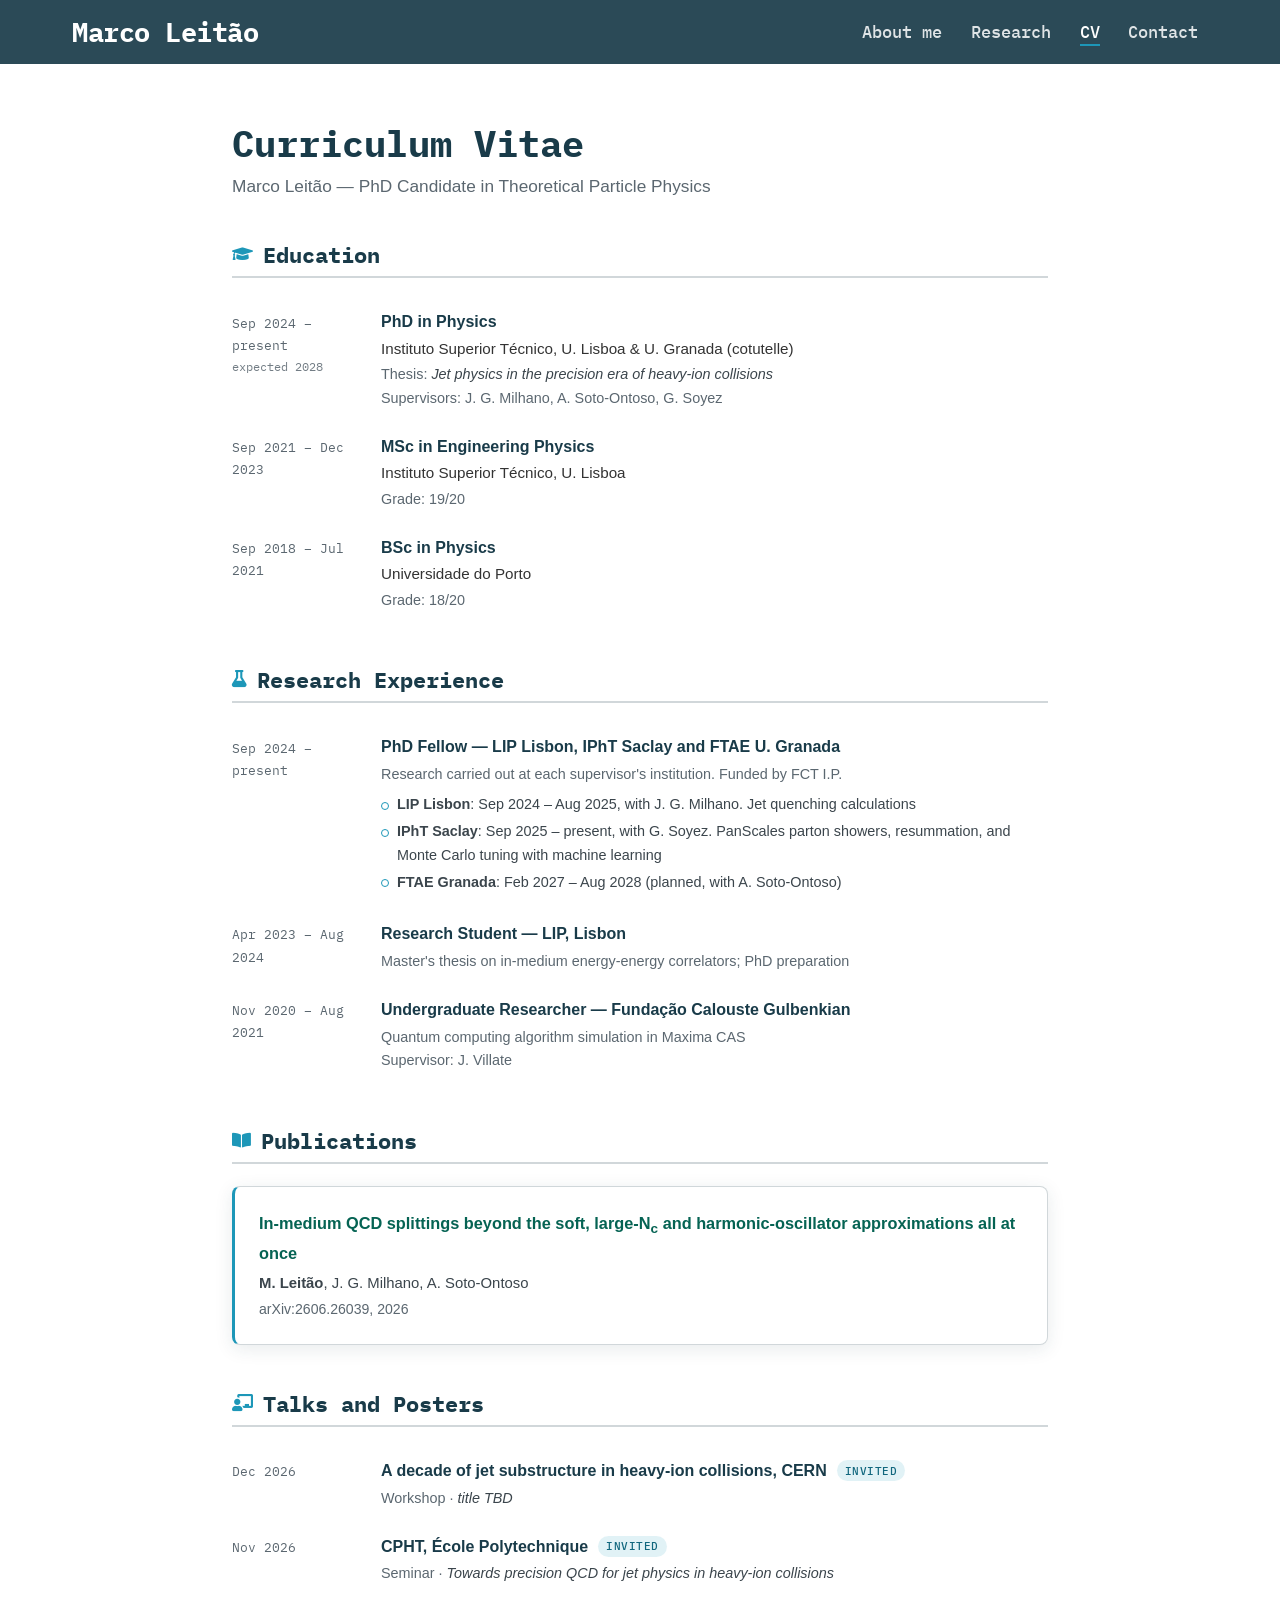
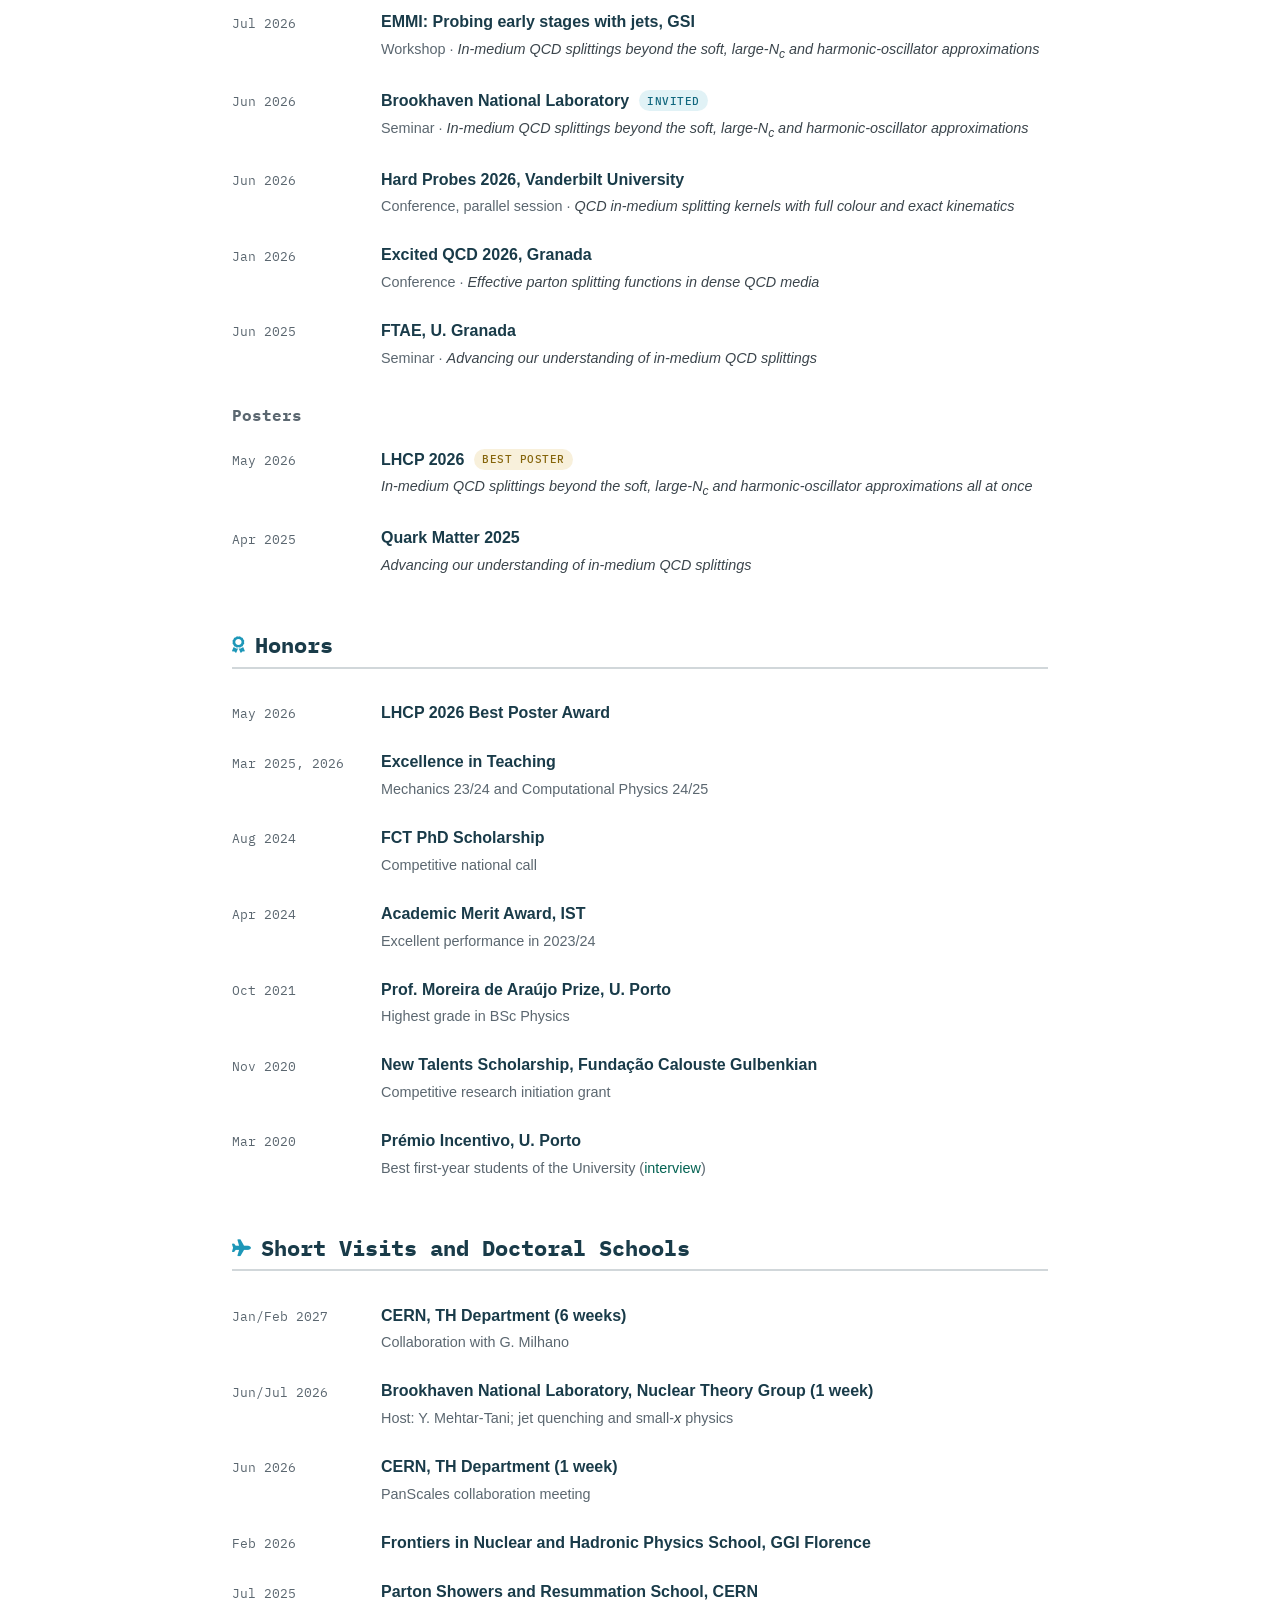
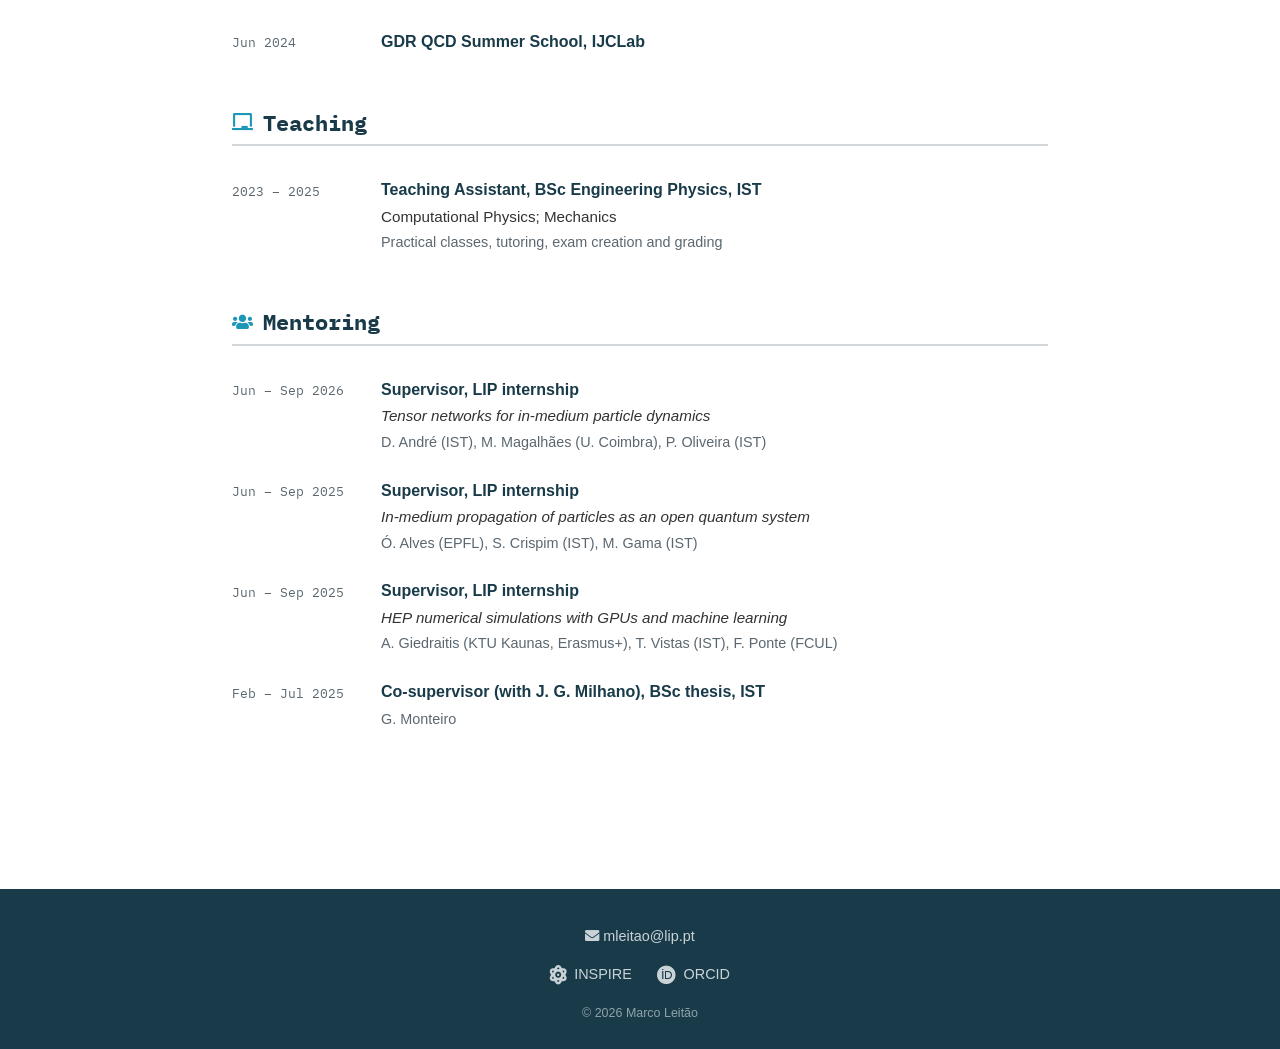
==== commit b8b667e3: "Remove Phys. Rev. Lett. mention from the website Co-Authored-By: Claude Opus 5.5 <noreply@anthropic." ====
--- a/cv.html
+++ b/cv.html
@@ -120,7 +120,7 @@
                         <a href="https://arxiv.org/abs/2606.26039" target="_blank" rel="noopener">In-medium QCD splittings beyond the soft, large-N<sub>c</sub> and harmonic-oscillator approximations all at once</a>
                     </div>
                     <div class="cv-paper-authors"><strong>M. Leitão</strong>, J. G. Milhano, A. Soto-Ontoso</div>
-                    <div class="cv-paper-journal">Phys. Rev. Lett. (in revision), 2026 &mdash; arXiv:2606.26039</div>
+                    <div class="cv-paper-journal">arXiv:2606.26039, 2026</div>
                 </div>
             </section>
 
--- a/css/styles.css
+++ b/css/styles.css
@@ -15,6 +15,7 @@
     --brand-soft: rgba(25, 59, 73, 0.07);
     --brand-line: rgba(25, 59, 73, 0.2);
     --accent-color: rgb(29, 151, 184);
+    --accent-soft: rgba(29, 151, 184, 0.1);
     --links-color: #056353;
     --links-hover: #0a8a73;
     --text-color: #1d2328;
@@ -287,8 +288,8 @@
 /* 5. Home page ------------------------------------------------------------- */
 .hero {
     background:
-        radial-gradient(ellipse at 85% 0%, rgba(29, 151, 184, 0.13), transparent 55%),
-        linear-gradient(180deg, var(--bg-alt), #fff);
+        radial-gradient(ellipse at 85% 0%, rgba(29, 151, 184, 0.18), transparent 55%),
+        var(--accent-soft);
     border-bottom: 1px solid var(--brand-soft);
 }
 
@@ -830,3 +831,35 @@
         display: inline;
     }
 }
+
+/* Divider between research topics */
+.topic-divider {
+    border: 0;
+    height: 1px;
+    background: linear-gradient(to right, transparent, rgba(0, 0, 0, 0.18), transparent);
+    margin: 0 auto 3.2rem;
+    width: 85%;
+}
+
+/* Featured publications under a research topic */
+.featured-pubs {
+    margin: -1.6rem 0 3.2rem;
+}
+
+.featured-pubs-title {
+    font-family: var(--font-section-title);
+    font-size: 0.85rem;
+    text-transform: uppercase;
+    letter-spacing: 0.08em;
+    color: var(--muted);
+    margin-bottom: 0.6rem;
+}
+
+.featured-pubs .card {
+    padding: 0.9rem 1.2rem;
+}
+
+.featured-pubs .cv-paper-title { font-size: 0.95rem; }
+.featured-pubs .cv-paper-authors { font-size: 0.86rem; }
+.featured-pubs .cv-paper-journal { font-size: 0.82rem; }
+.featured-pubs .btn { font-size: 0.8rem; padding: 0.3rem 0.7rem; }
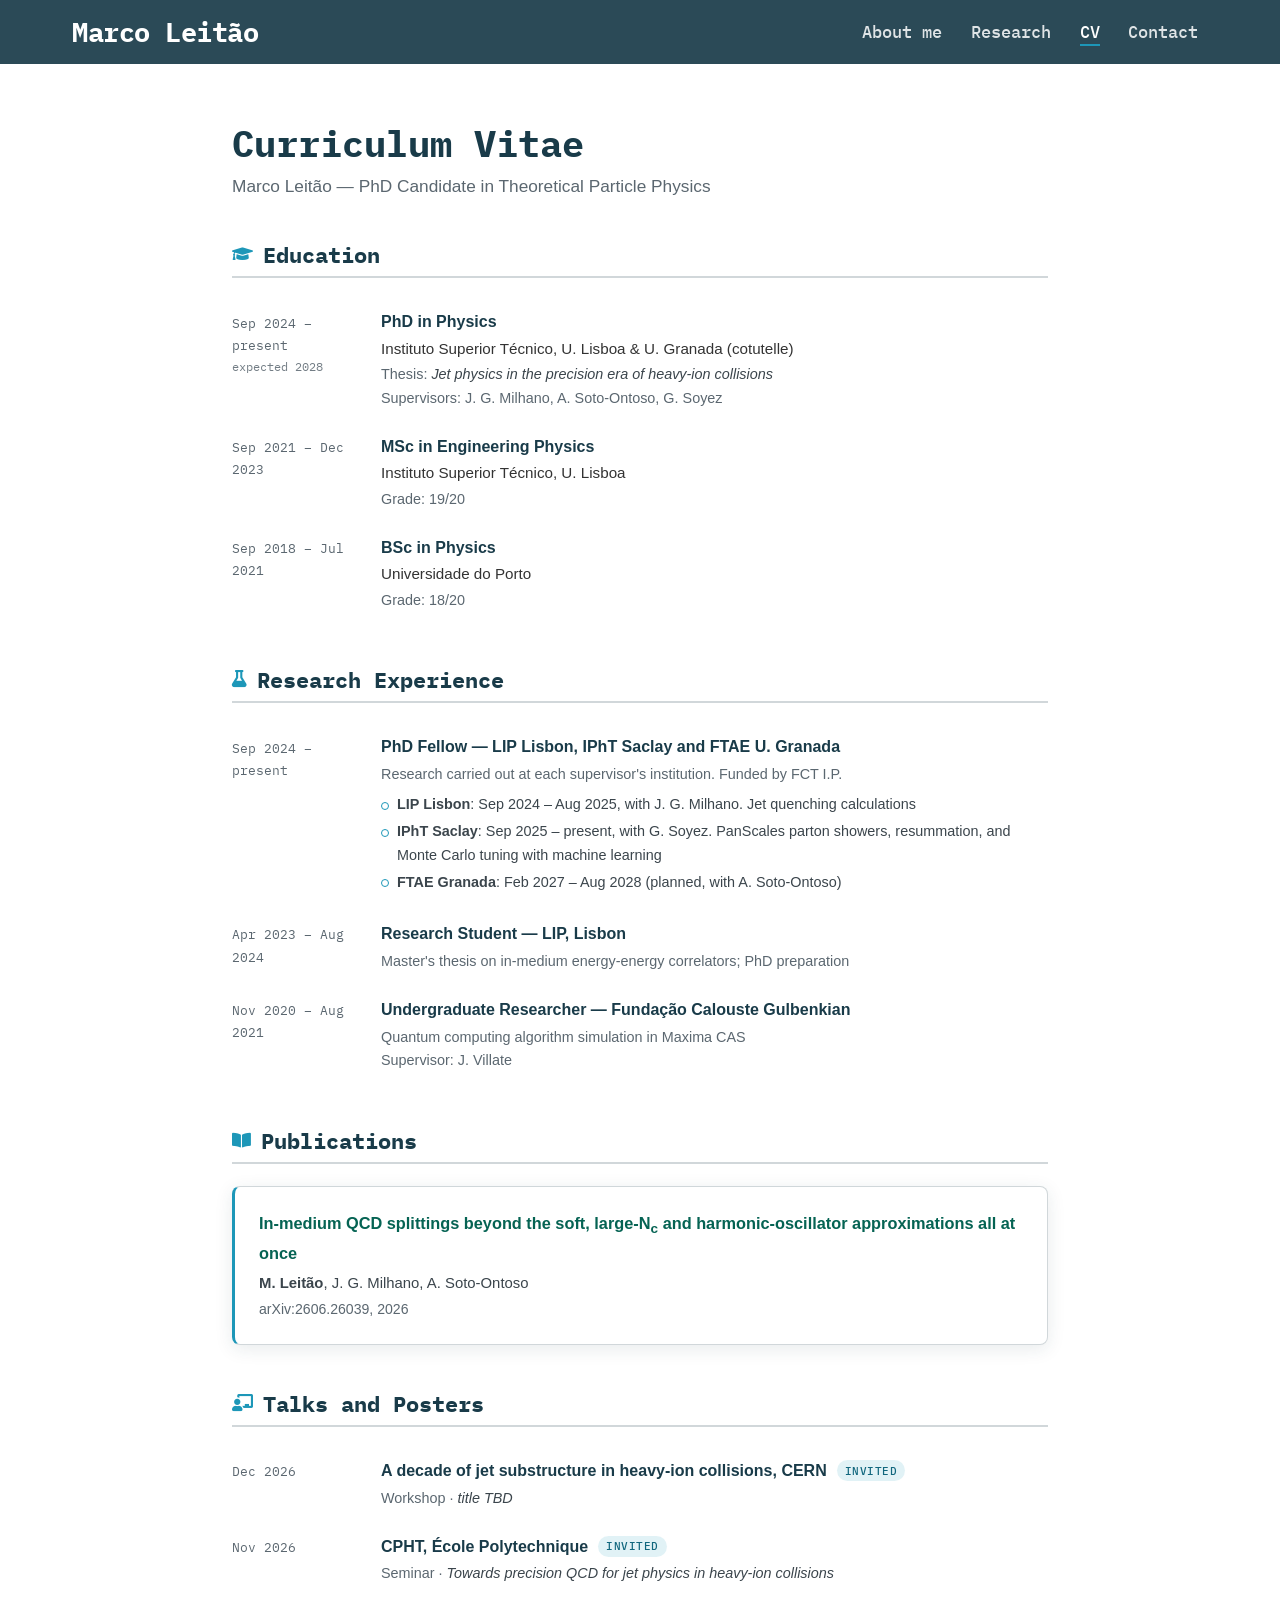
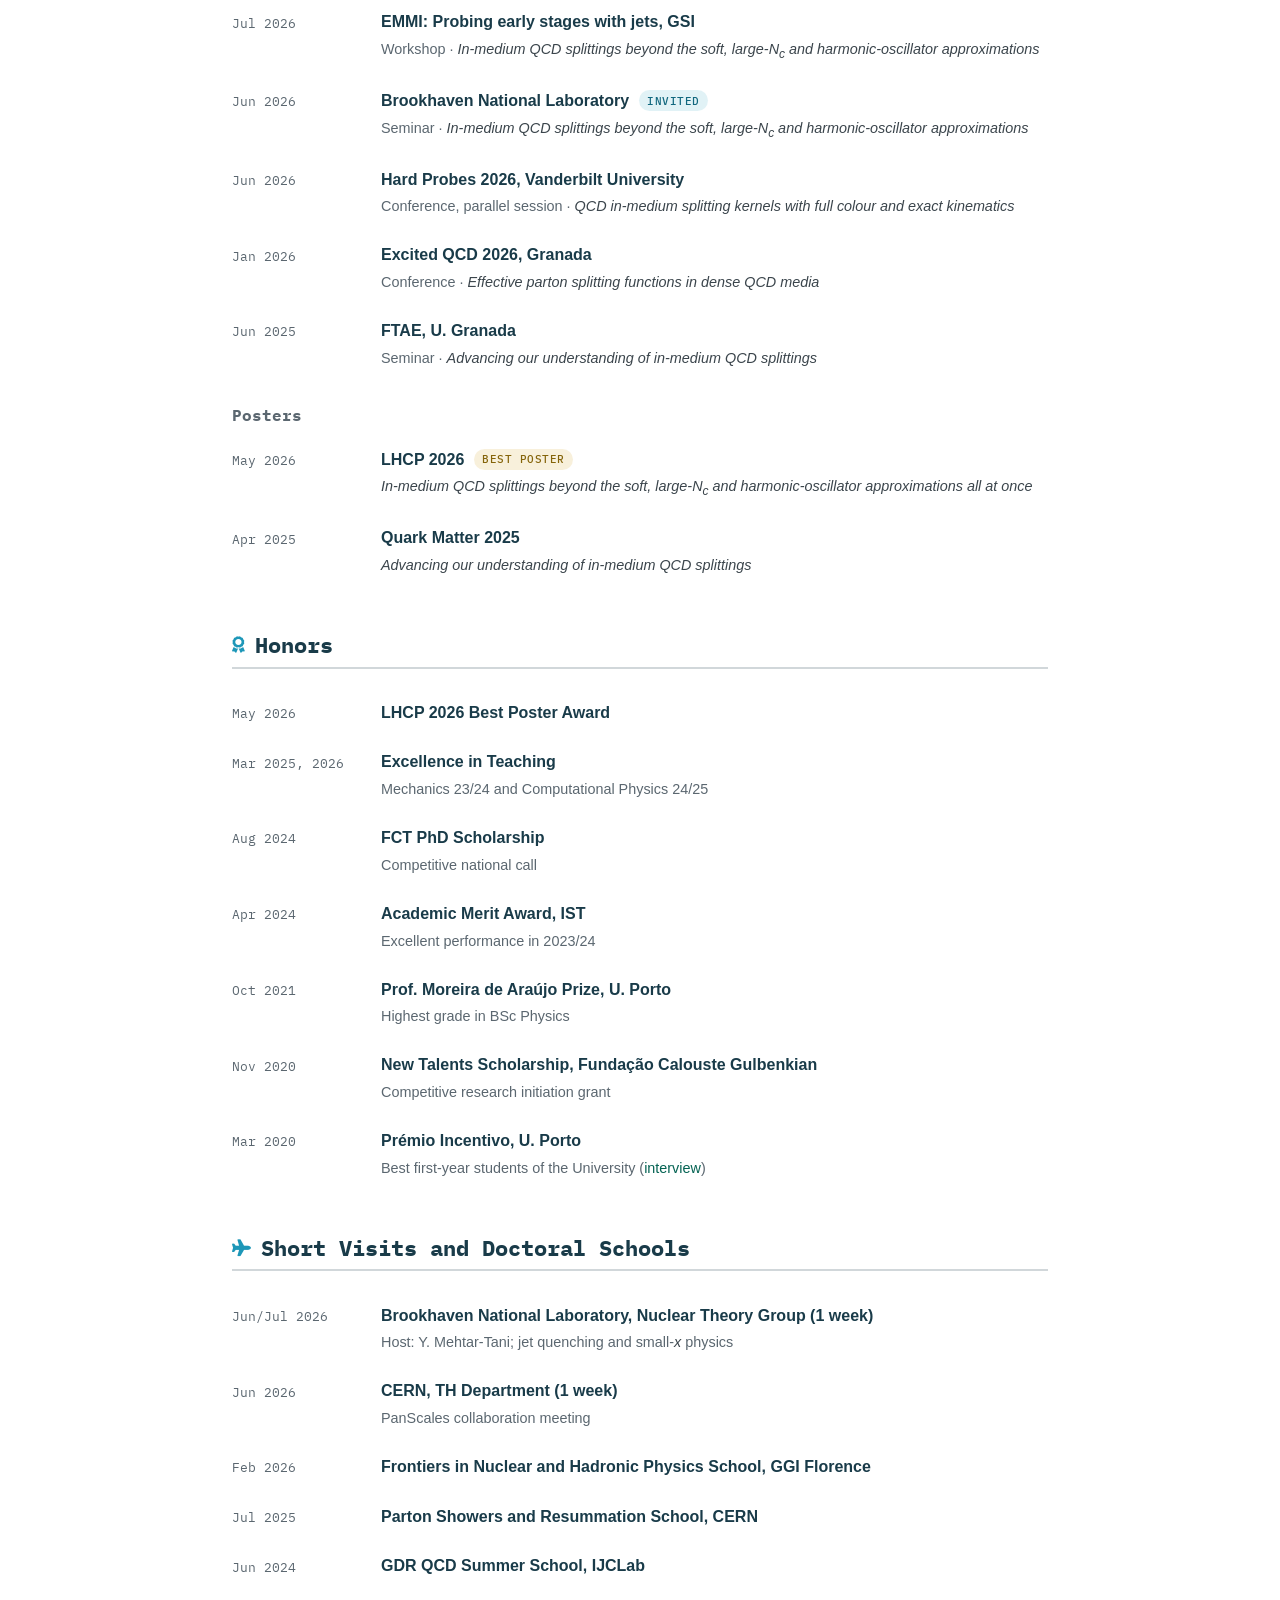
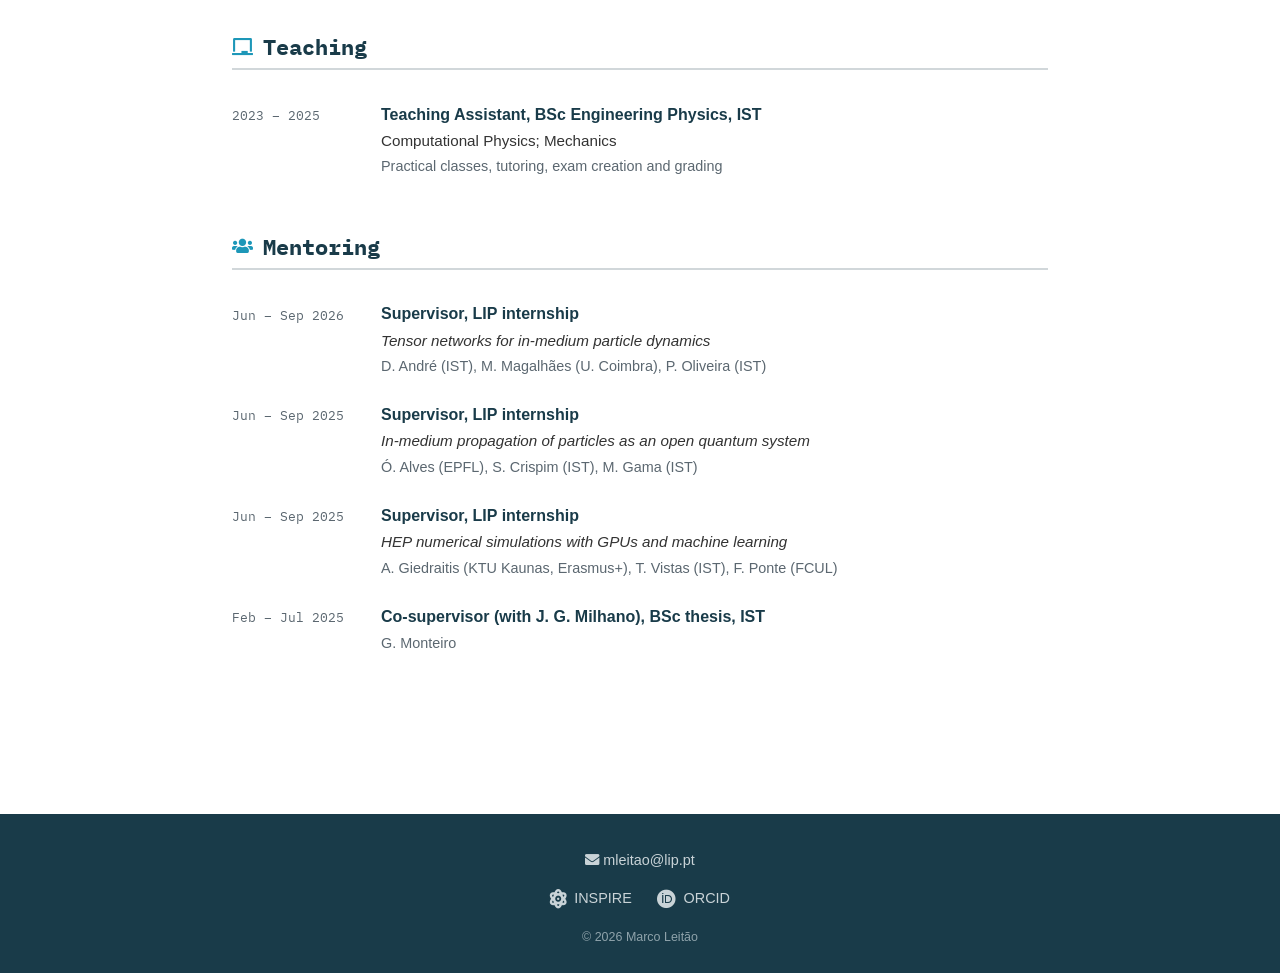
==== commit 421890b2: "CV: hide upcoming CERN TH visit (manual edit) Co-Authored-By: Claude Opus 5.5 <noreply@anthropic.com" ====
--- a/cv.html
+++ b/cv.html
@@ -265,13 +265,13 @@
             <section class="cv-section reveal">
                 <h2 class="section-title"><i class="fas fa-plane"></i> Short Visits and Doctoral Schools</h2>
 
-                <div class="cv-entry">
+                <!-- <div class="cv-entry">
                     <div class="cv-entry-date">Jan/Feb 2027</div>
                     <div class="cv-entry-body">
                         <div class="cv-entry-title">CERN, TH Department (6 weeks)</div>
                         <div class="cv-entry-detail">Collaboration with G. Milhano</div>
                     </div>
-                </div>
+                </div> -->
 
                 <div class="cv-entry">
                     <div class="cv-entry-date">Jun/Jul 2026</div>
